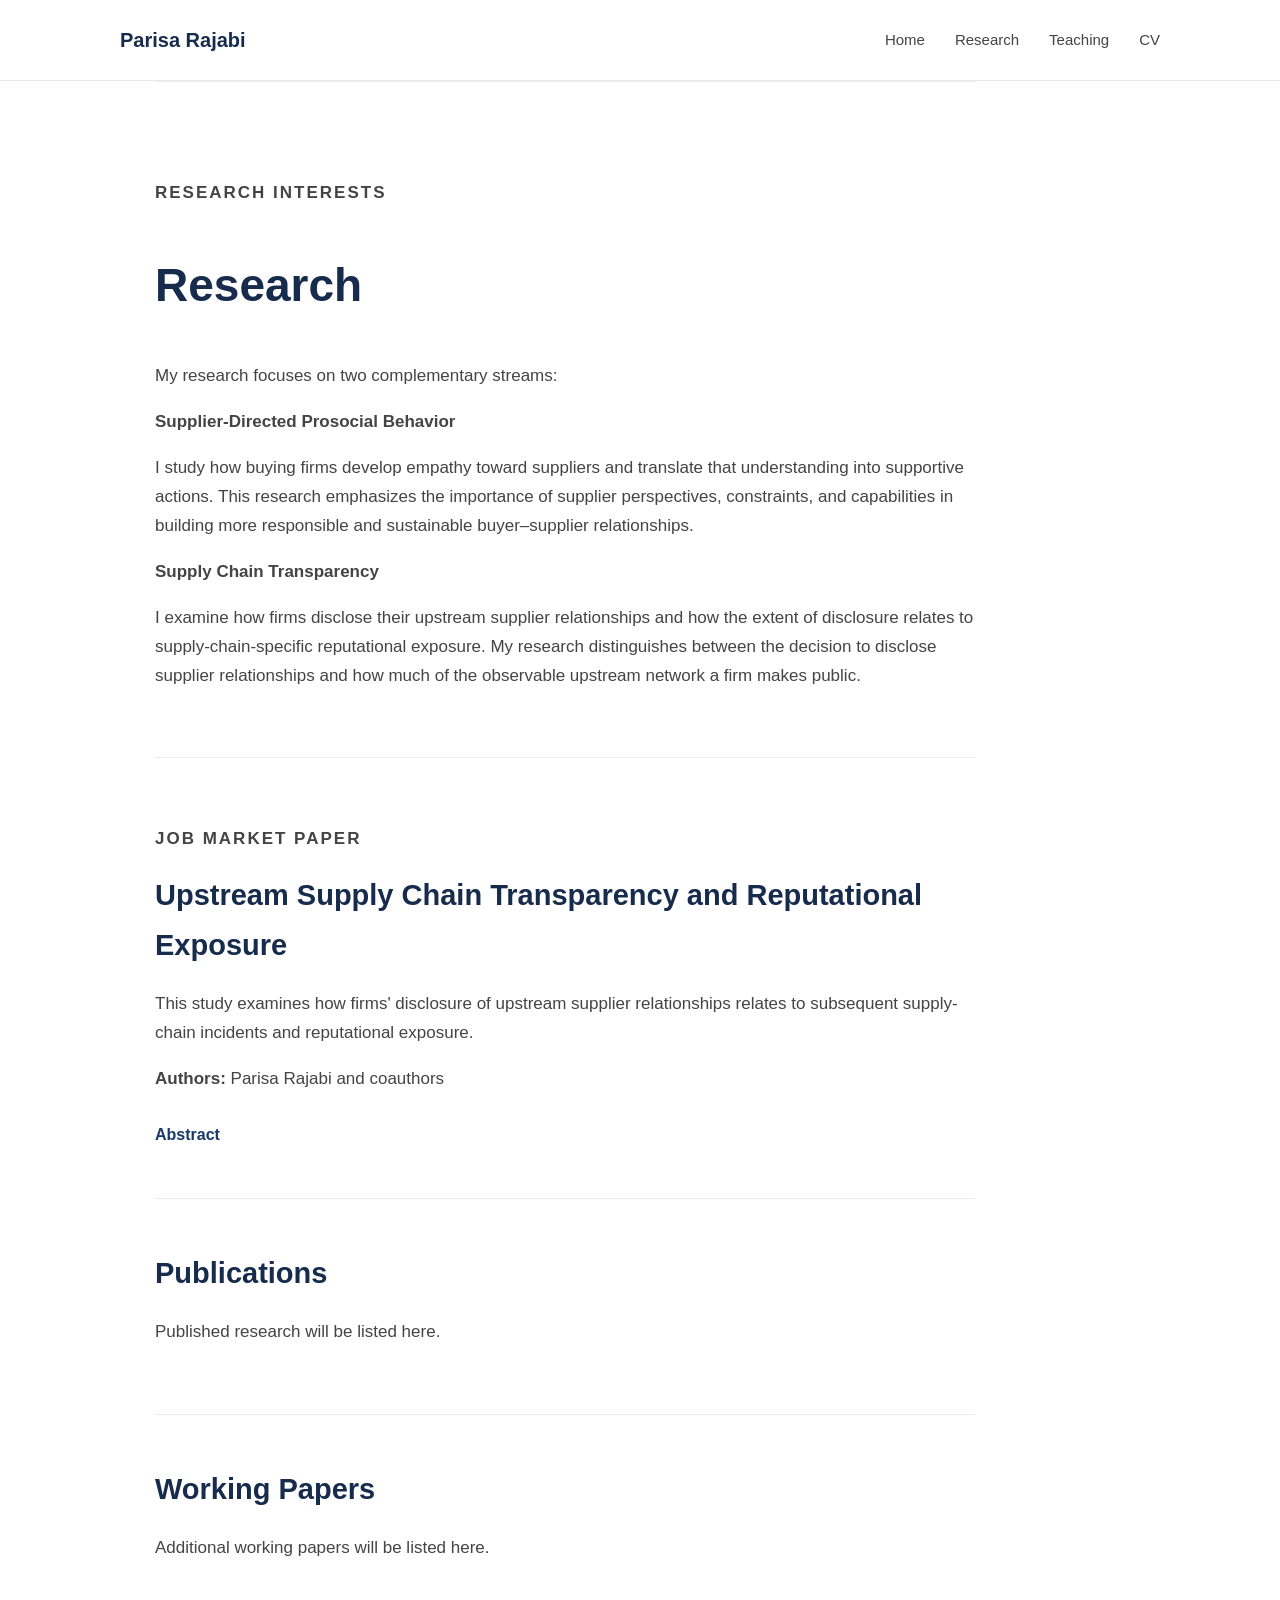
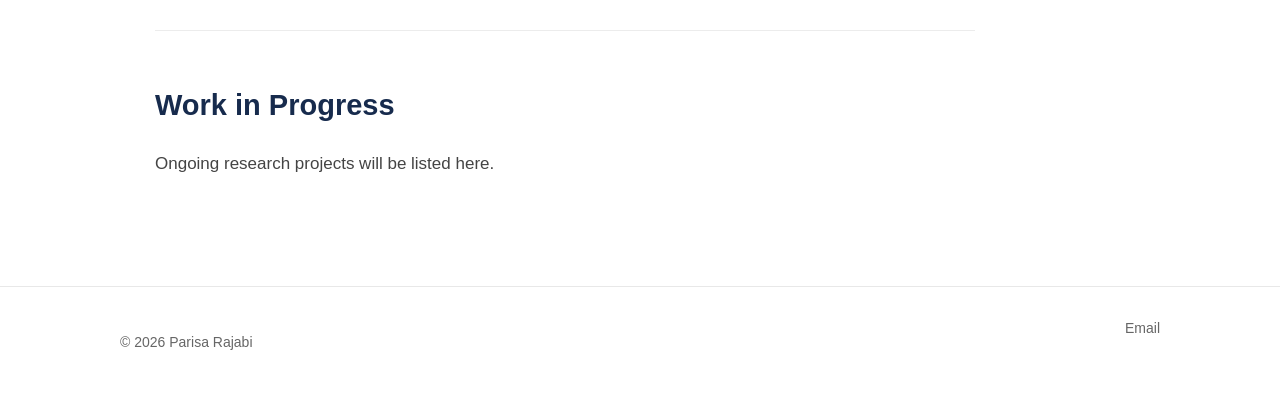
==== research.html @ 8b728a88 "Update research section with detailed interests Expanded the research section to include specific in" ====
<!DOCTYPE html>
<html lang="en">

<head>
    <meta charset="UTF-8">
    <meta name="viewport" content="width=device-width, initial-scale=1.0">

    <title>Research | Parisa Rajabi</title>

    <link rel="stylesheet" href="style.css">
</head>

<body>

<header>
    <div class="nav-container">

        <a class="site-name" href="index.html">
            Parisa Rajabi
        </a>

        <nav>
            <a href="index.html">Home</a>
            <a href="research.html">Research</a>
            <a href="teaching.html">Teaching</a>
            <a href="assets/Parisa_Rajabi_CV.pdf" target="_blank">CV</a>
        </nav>

    </div>
</header>


<main>

<section class="content-section" style="padding-top:80px;">

    <p class="eyebrow">
        RESEARCH INTERESTS
    </p>

    <h1 style="font-size:46px; color:#172b4d;">
        Research
    </h1>

    <p>
        My research focuses on two complementary streams:
    </p>


    <p>
        <strong>Supplier-Directed Prosocial Behavior</strong> 
    </p>

    <p>
        I study how buying firms develop empathy toward suppliers and translate that 
        understanding into supportive actions. This research emphasizes the importance 
        of supplier perspectives, constraints, and capabilities in building more 
        responsible and sustainable buyer–supplier relationships.
    </p>

    <p>
        <strong>Supply Chain Transparency</strong> 
    </p>

    <p>
        I examine how firms disclose their upstream supplier relationships and how 
        the extent of disclosure relates to supply-chain-specific reputational exposure. 
        My research distinguishes between the decision to disclose supplier relationships 
        and how much of the observable upstream network a firm makes public.
    </p>

</section>


<section class="content-section">

    <p class="eyebrow">
        JOB MARKET PAPER
    </p>

    <h3>
        Upstream Supply Chain Transparency and Reputational Exposure
    </h3>

    <p>
        This study examines how firms' disclosure of upstream supplier
        relationships relates to subsequent supply-chain incidents and
        reputational exposure.
    </p>

    <p>
        <strong>Authors:</strong> Parisa Rajabi and coauthors
    </p>

    <a class="text-link" href="#">
        Abstract
    </a>

</section>


<section class="content-section">

    <h3>
        Publications
    </h3>

    <p>
        Published research will be listed here.
    </p>

</section>


<section class="content-section">

    <h3>
        Working Papers
    </h3>

    <p>
        Additional working papers will be listed here.
    </p>

</section>


<section class="content-section">

    <h3>
        Work in Progress
    </h3>

    <p>
        Ongoing research projects will be listed here.
    </p>

</section>

</main>


<footer>

    <div class="footer-container">

        <p>
            © 2026 Parisa Rajabi
        </p>

        <div class="footer-links">
            <a href="mailto:prajabi.phd@ivey.ca">Email</a>
        </div>

    </div>

</footer>

</body>
</html>
---- style.css ----
/* ==============================
   GENERAL
================================ */

* {
    box-sizing: border-box;
}

html {
    scroll-behavior: smooth;
}

body {
    margin: 0;
    font-family: Arial, Helvetica, sans-serif;
    color: #242424;
    background: #ffffff;
    line-height: 1.7;
}

a {
    color: inherit;
}

main {
    max-width: 1050px;
    margin: auto;
    padding: 0 40px;
}


/* ==============================
   NAVIGATION
================================ */

header {
    border-bottom: 1px solid #e8e8e8;
    background: white;
}

.nav-container {
    max-width: 1120px;
    margin: auto;
    padding: 23px 40px;

    display: flex;
    align-items: center;
    justify-content: space-between;
}

.site-name {
    font-size: 20px;
    font-weight: 700;
    text-decoration: none;
    color: #172b4d;
}

nav {
    display: flex;
    gap: 30px;
}

nav a {
    text-decoration: none;
    font-size: 15px;
    color: #444;
}

nav a:hover {
    color: #193b6a;
}


/* ==============================
   HERO
================================ */

.hero {
    display: grid;
    grid-template-columns: 280px 1fr;
    gap: 70px;
    align-items: center;

    padding: 90px 0 80px 0;
}

.hero-photo img {
    width: 100%;
    aspect-ratio: 4 / 5;
    object-fit: cover;
    border-radius: 3px;
}

.eyebrow {
    font-size: 13px;
    letter-spacing: 2px;
    font-weight: 700;
    color: #60738b;
}

.hero h1 {
    font-size: 54px;
    line-height: 1.1;
    margin: 10px 0 16px 0;
    color: #172b4d;
}

.hero h2 {
    font-size: 22px;
    font-weight: 400;
    margin: 0 0 14px 0;
    color: #444;
}

.institution {
    font-size: 17px;
    color: #666;
}

.hero-links {
    margin-top: 30px;
    display: flex;
    gap: 14px;
}

.button {
    display: inline-block;
    padding: 11px 18px;
    text-decoration: none;
    border-radius: 3px;
    font-size: 14px;
}

.primary {
    background: #183a66;
    color: white;
}

.primary:hover {
    background: #102d50;
}

.secondary {
    border: 1px solid #183a66;
    color: #183a66;
}

.secondary:hover {
    background: #f4f7fa;
}


/* ==============================
   CONTENT
================================ */

.content-section {
    max-width: 820px;
    padding: 50px 0;
    border-top: 1px solid #ececec;
}

.content-section h3 {
    font-size: 29px;
    color: #172b4d;
    margin: 0 0 20px;
}

.content-section p {
    font-size: 17px;
    color: #444;
}

.interest-grid {
    display: grid;
    grid-template-columns: repeat(2, 1fr);
    gap: 14px;
    margin-top: 25px;
}

.interest-card {
    border: 1px solid #e0e4e8;
    padding: 18px 20px;
    font-size: 15px;
    background: #fafbfd;
}

.featured {
    margin-bottom: 65px;
}

.text-link {
    display: inline-block;
    margin-top: 10px;
    color: #183a66;
    font-weight: 600;
    text-decoration: none;
}

.text-link:hover {
    text-decoration: underline;
}


/* ==============================
   FOOTER
================================ */

footer {
    border-top: 1px solid #e8e8e8;
    margin-top: 40px;
}

.footer-container {
    max-width: 1120px;
    margin: auto;
    padding: 30px 40px;

    display: flex;
    justify-content: space-between;

    font-size: 14px;
    color: #666;
}

.footer-links {
    display: flex;
    gap: 22px;
}

.footer-links a {
    text-decoration: none;
}

.footer-links a:hover {
    color: #183a66;
}


/* ==============================
   MOBILE
================================ */

@media (max-width: 760px) {

    main {
        padding: 0 24px;
    }

    .nav-container {
        padding: 18px 24px;
        flex-direction: column;
        gap: 15px;
    }

    nav {
        gap: 18px;
        flex-wrap: wrap;
        justify-content: center;
    }

    .hero {
        grid-template-columns: 1fr;
        gap: 35px;
        padding: 50px 0;
    }

    .hero-photo {
        max-width: 260px;
    }

    .hero h1 {
        font-size: 42px;
    }

    .interest-grid {
        grid-template-columns: 1fr;
    }

    .footer-container {
        flex-direction: column;
        gap: 15px;
        padding: 25px;
    }

}
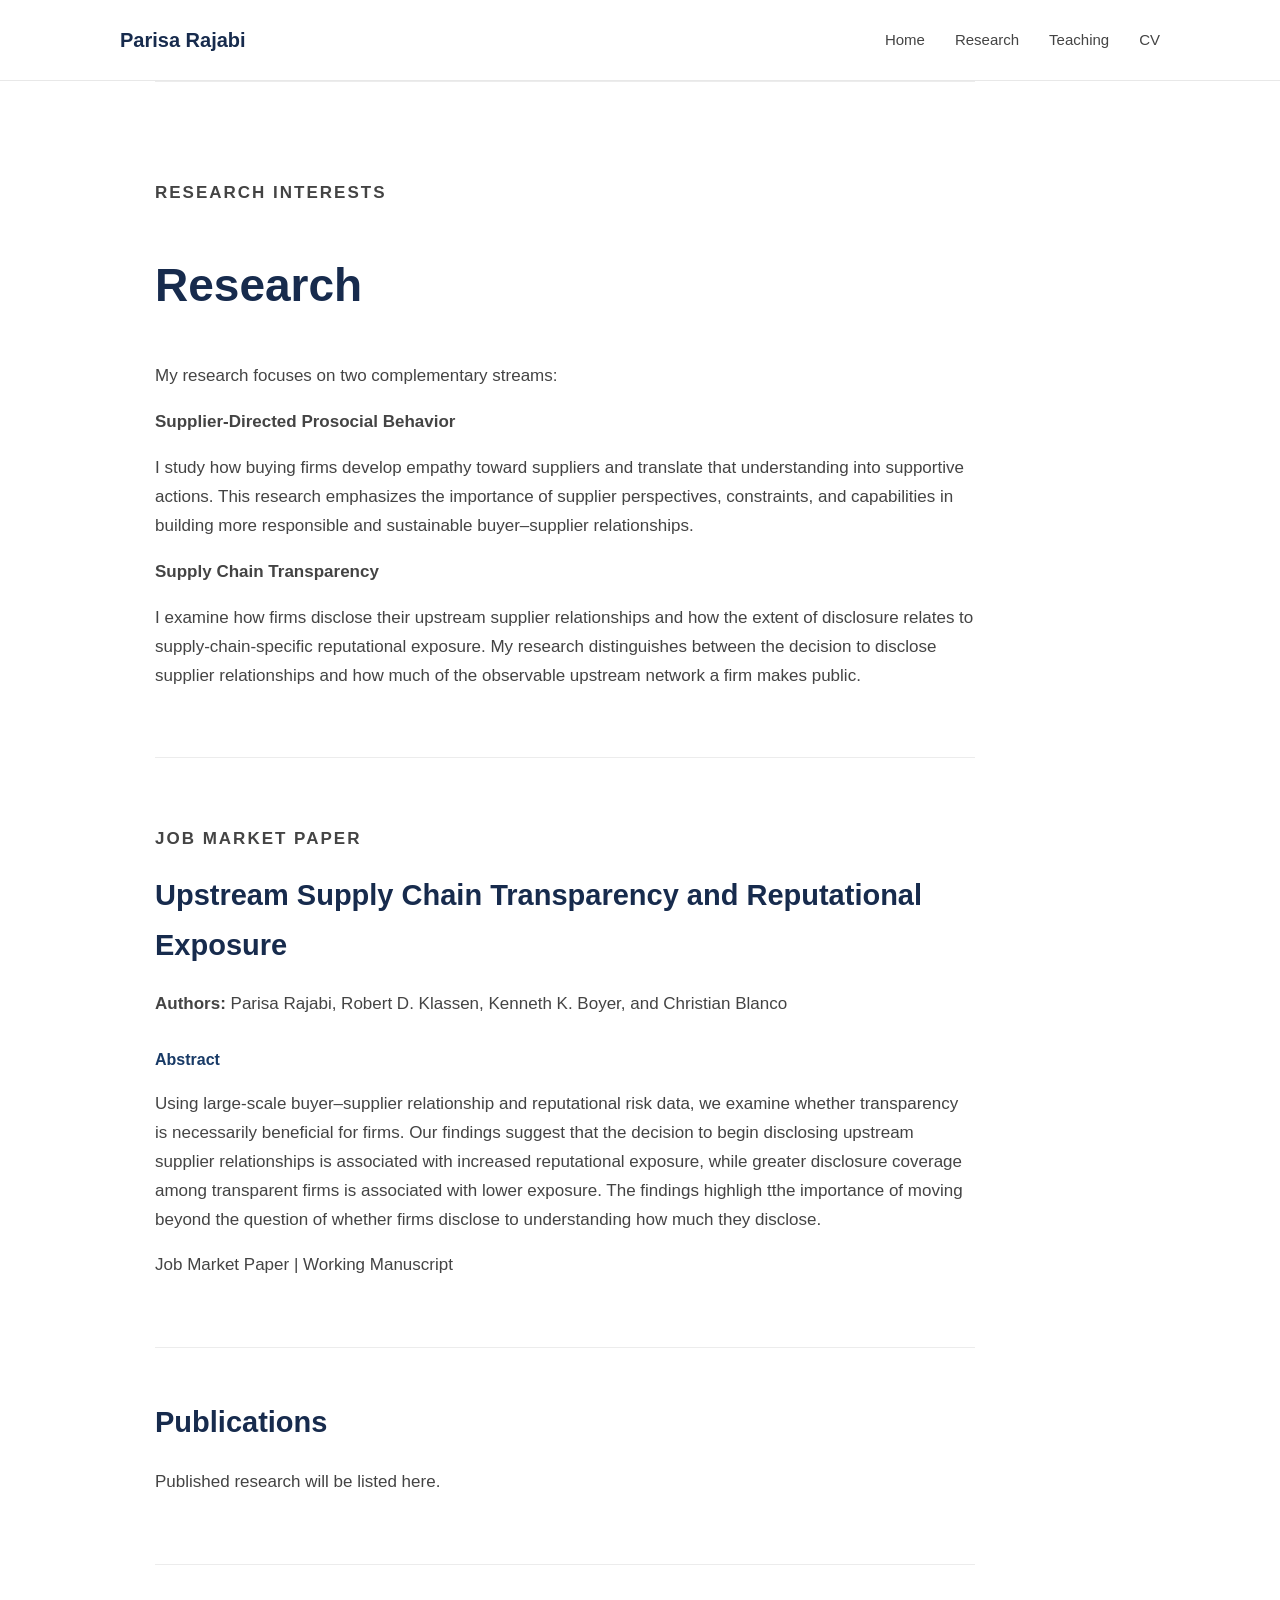
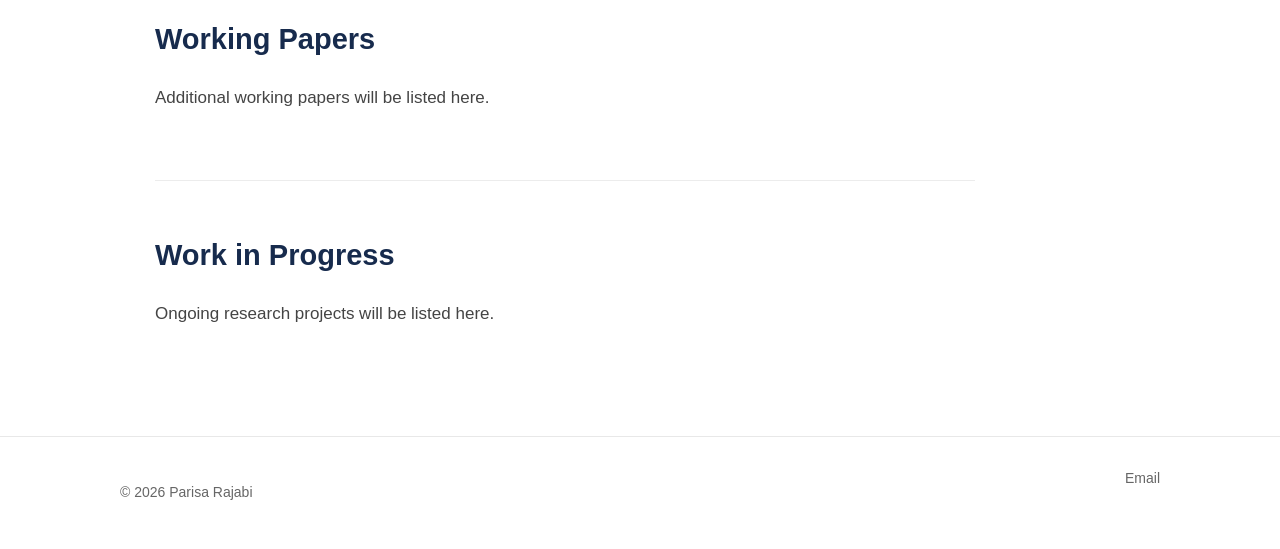
==== commit b8ebf17c: "Revise research paper details and add abstract Updated authors and added abstract section with findi" ====
--- a/research.html
+++ b/research.html
@@ -82,20 +82,32 @@
         Upstream Supply Chain Transparency and Reputational Exposure
     </h3>
 
-    <p>
-        This study examines how firms' disclosure of upstream supplier
-        relationships relates to subsequent supply-chain incidents and
-        reputational exposure.
-    </p>
+
 
     <p>
-        <strong>Authors:</strong> Parisa Rajabi and coauthors
+        <strong>Authors:</strong> Parisa Rajabi, Robert D. Klassen, Kenneth K. Boyer, and Christian Blanco
     </p>
 
     <a class="text-link" href="#">
-        Abstract
+        <strong>Abstract</strong>
     </a>
 
+    <p>
+        Using large-scale buyer–supplier relationship and reputational risk data, 
+        we examine whether transparency is necessarily beneficial for firms. 
+        Our findings suggest that the decision to begin disclosing upstream supplier 
+        relationships is associated with increased reputational exposure, while greater 
+        disclosure coverage among transparent firms is associated with lower exposure. 
+        The findings highligh tthe importance of moving beyond the question of whether 
+        firms disclose to understanding how much they disclose.
+    </p>
+
+
+    <p>
+        Job Market Paper | Working Manuscript
+    </p>
+    
+    
 </section>
 
 
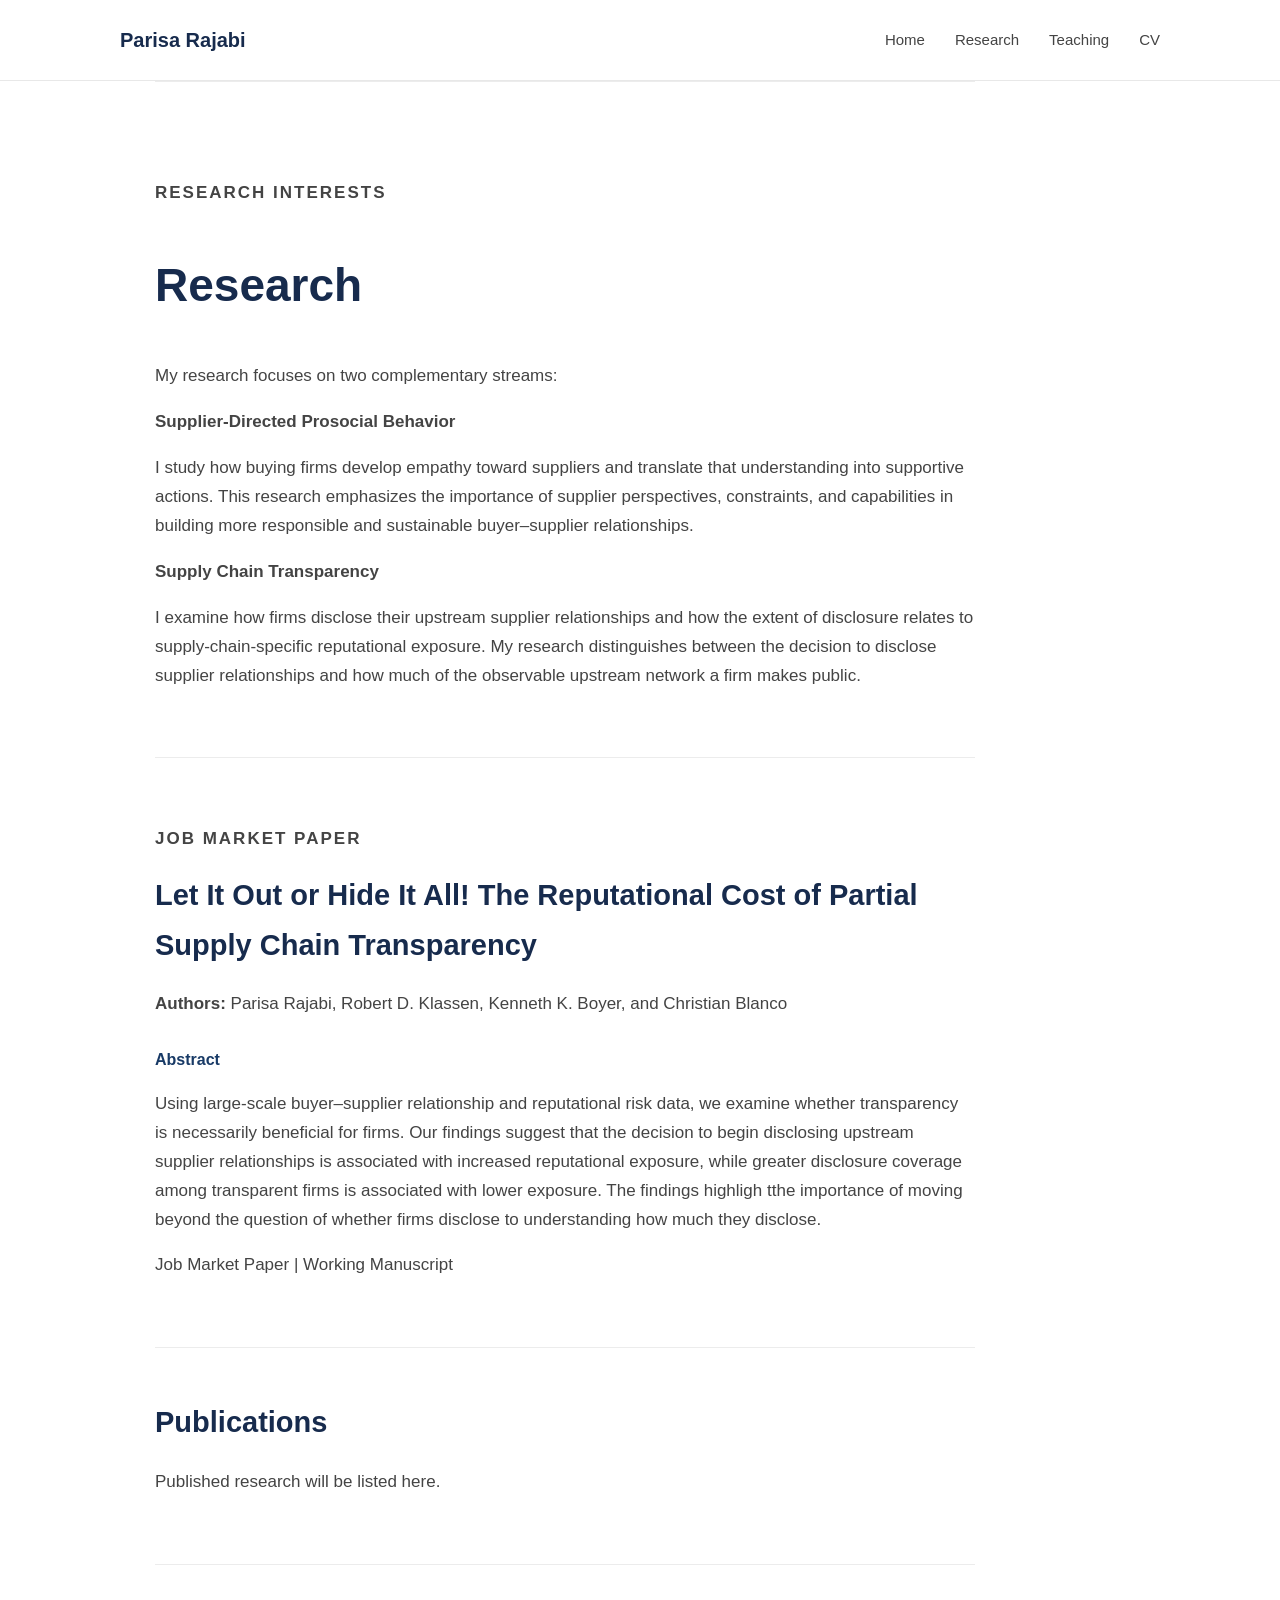
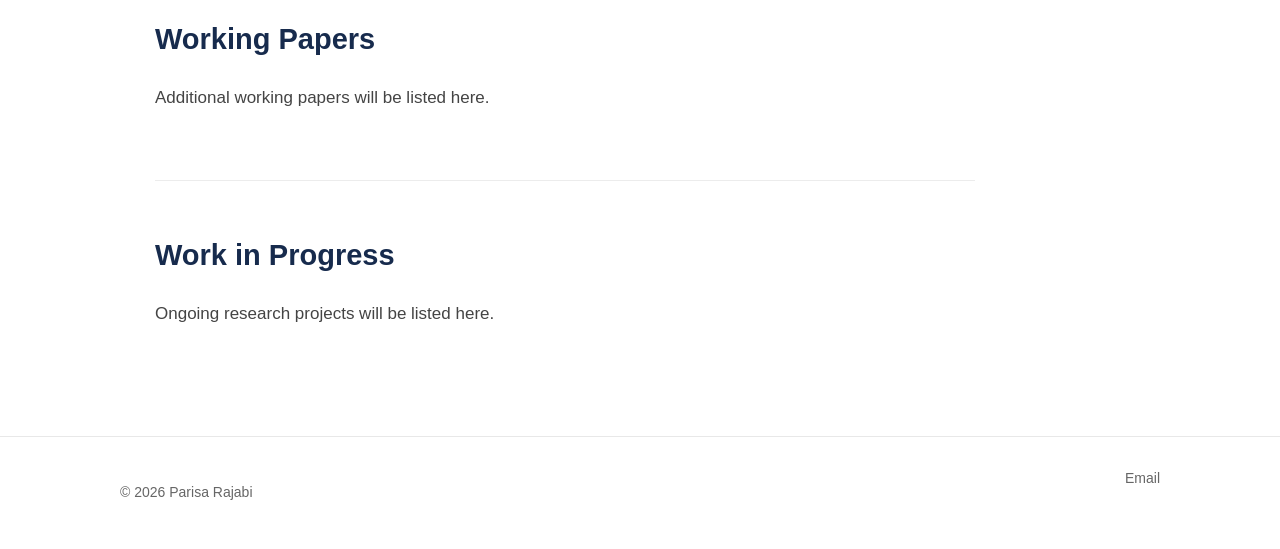
==== commit f601e4d9: "Update title of research paper" ====
--- a/research.html
+++ b/research.html
@@ -79,7 +79,7 @@
     </p>
 
     <h3>
-        Upstream Supply Chain Transparency and Reputational Exposure
+        Let It Out or Hide It All! The Reputational Cost of Partial Supply Chain Transparency
     </h3>
 
 
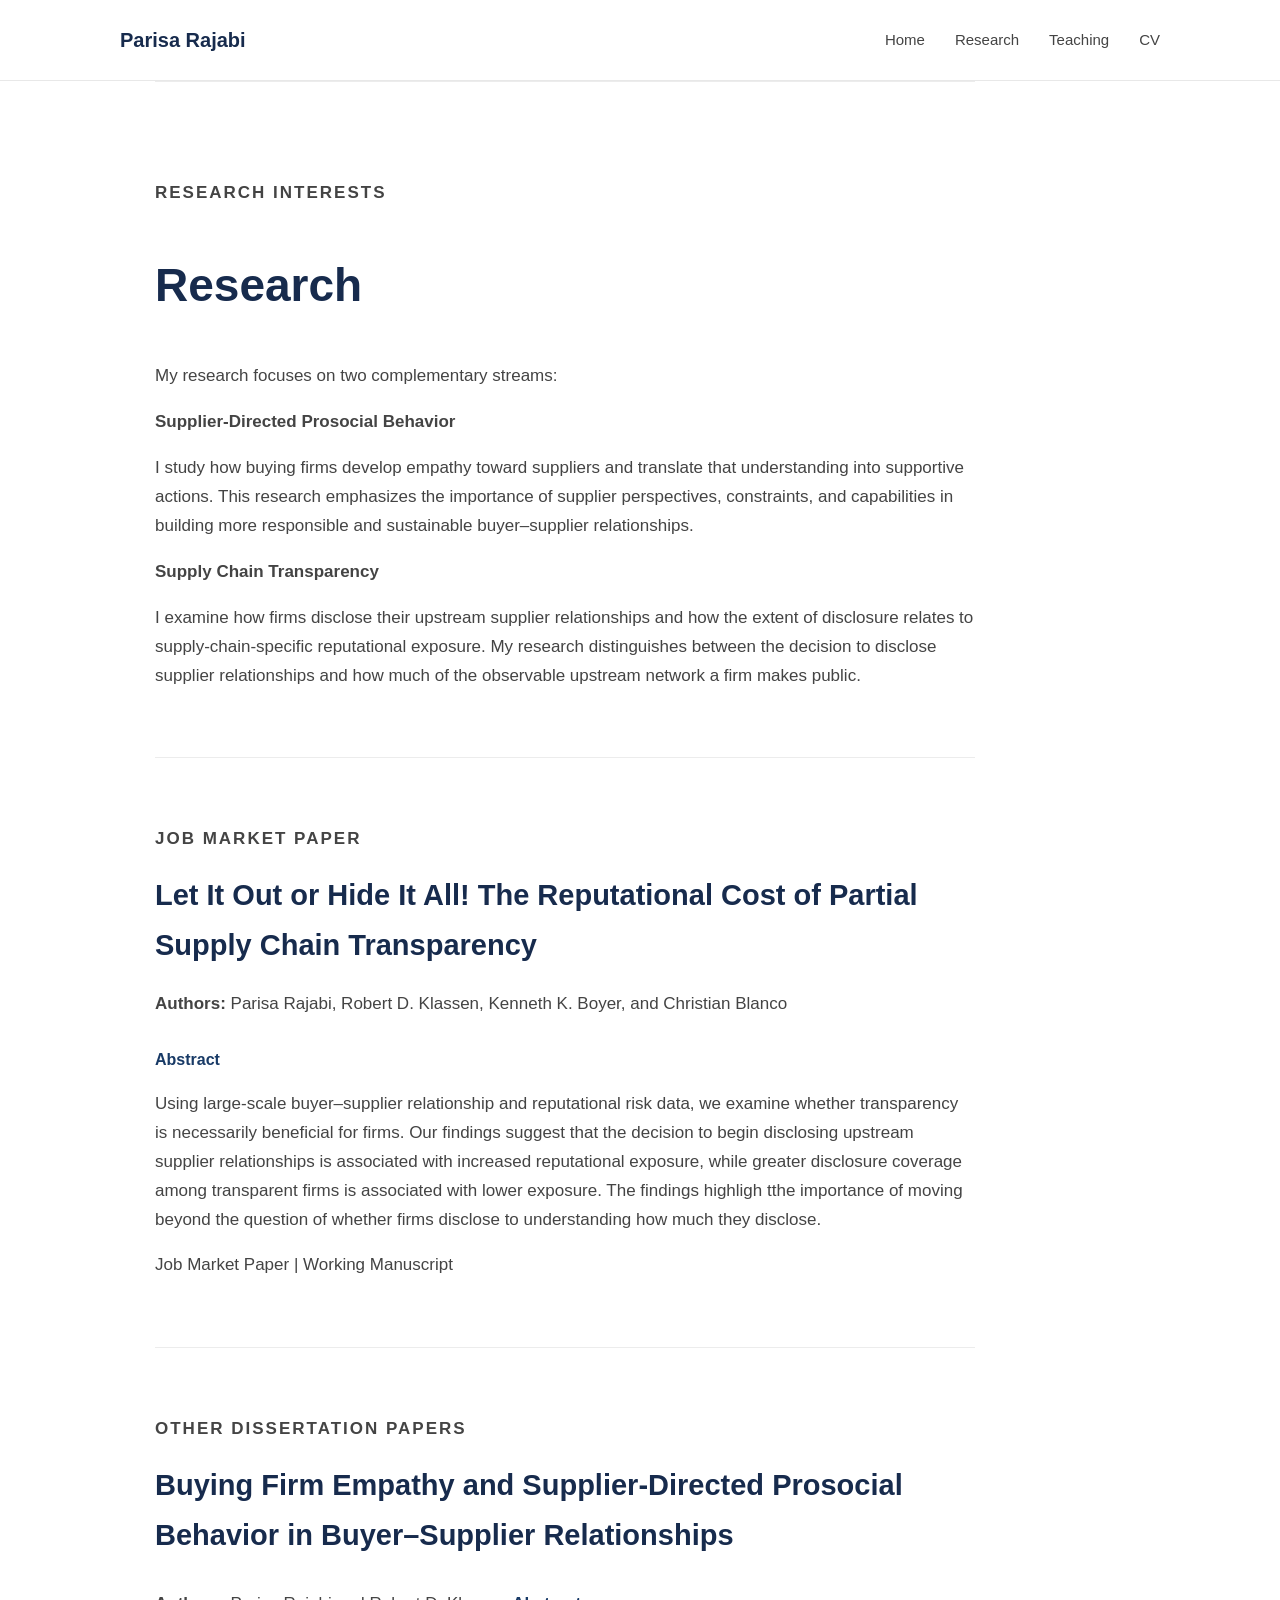
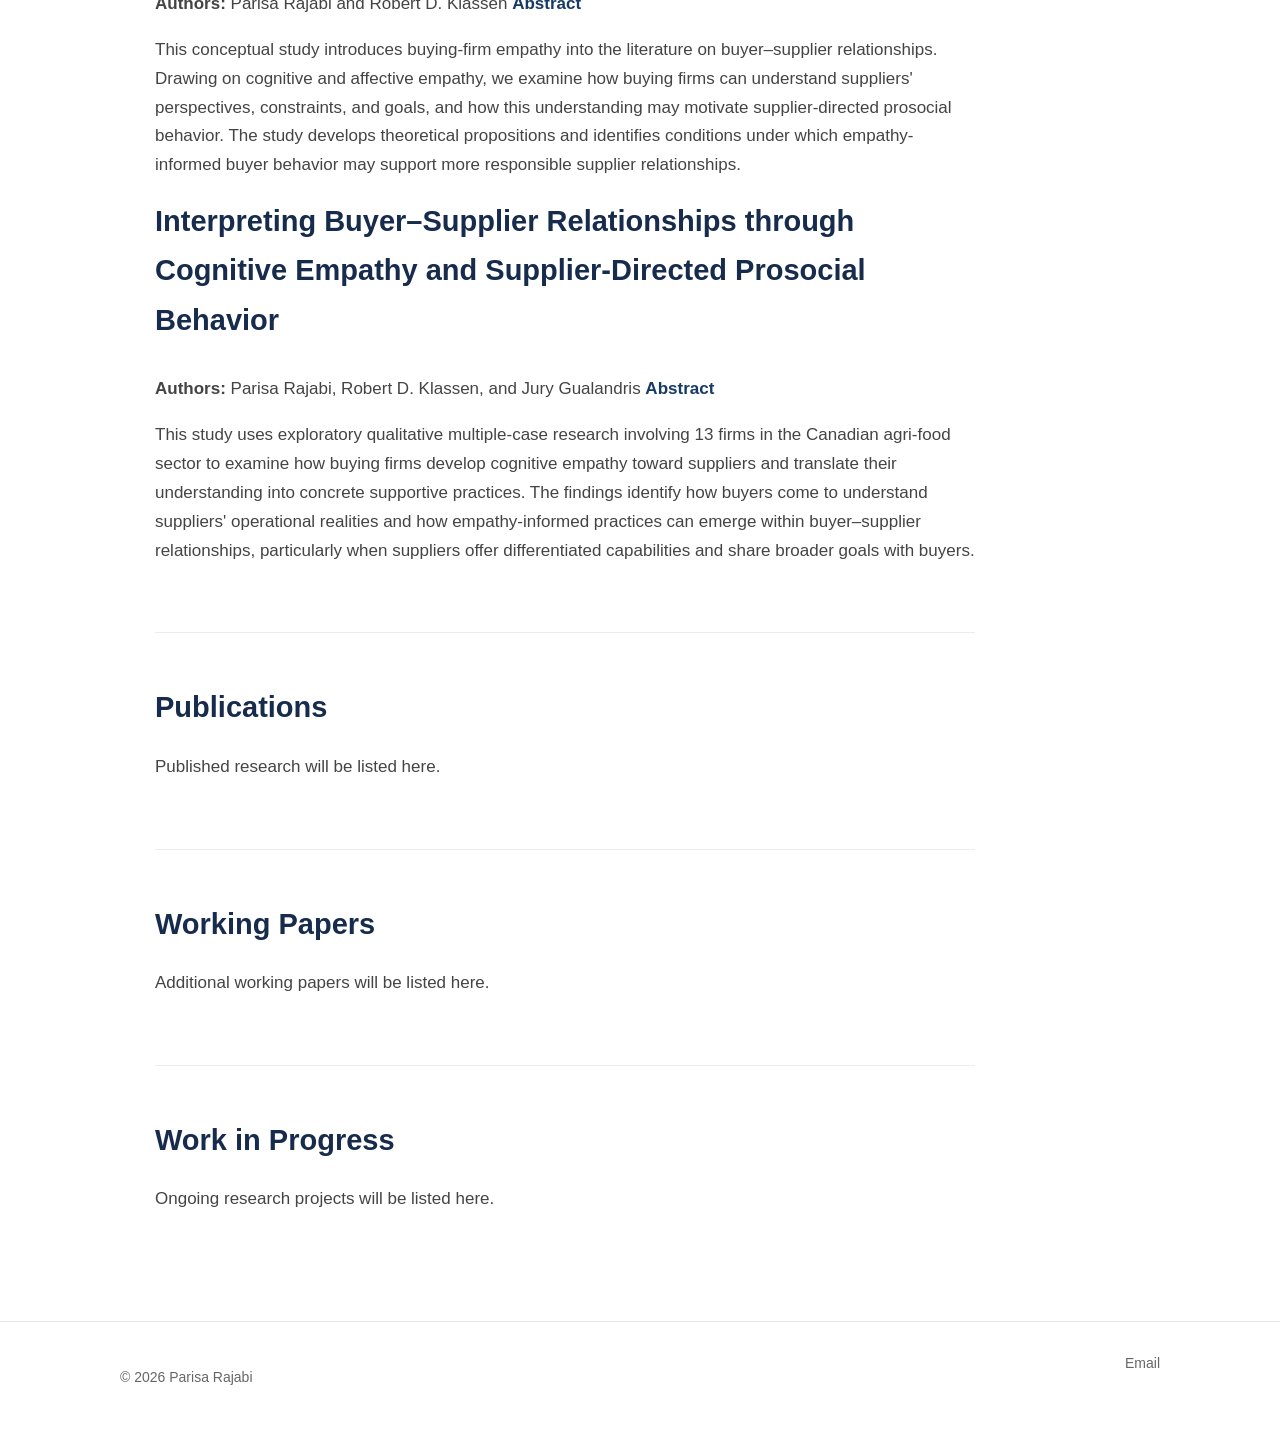
==== commit f08cec1c: "Add dissertation papers and abstracts to research.html Added new sections for dissertation papers wi" ====
--- a/research.html
+++ b/research.html
@@ -113,6 +113,65 @@
 
 <section class="content-section">
 
+    <p class="eyebrow">
+        OTHER DISSERTATION PAPERS
+    </p>
+
+    <h3>
+        Buying Firm Empathy and Supplier-Directed Prosocial Behavior in Buyer–Supplier Relationships
+    </h3>
+
+
+
+    <p>
+        <strong>Authors:</strong> Parisa Rajabi and Robert D. Klassen
+
+    <a class="text-link" href="#">
+        <strong>Abstract</strong>
+    </a>
+
+    <p>
+        This conceptual study introduces buying-firm empathy into the literature on buyer–supplier 
+        relationships. Drawing on cognitive and affective empathy, we examine how buying firms 
+        can understand suppliers' perspectives, constraints, and goals, and how this understanding 
+        may motivate supplier-directed prosocial behavior. The study develops theoretical propositions 
+        and identifies conditions under which empathy-informed buyer behavior may support more responsible supplier relationships.
+    </p>
+
+
+    <h3>
+        Interpreting Buyer–Supplier Relationships through Cognitive Empathy and Supplier-Directed Prosocial Behavior
+    </h3>
+
+
+
+    <p>
+        <strong>Authors:</strong> Parisa Rajabi, Robert D. Klassen, and Jury Gualandris
+
+    <a class="text-link" href="#">
+        <strong>Abstract</strong>
+    </a>
+
+    <p>
+        This study uses exploratory qualitative multiple-case research involving 13 firms in 
+        the Canadian agri-food sector to examine how buying firms develop cognitive empathy 
+        toward suppliers and translate their understanding into concrete supportive practices. 
+        The findings identify how buyers come to understand suppliers' operational realities and 
+        how empathy-informed practices can emerge within buyer–supplier relationships, particularly 
+        when suppliers offer differentiated capabilities and share broader goals with buyers.
+    </p>
+
+
+    
+    
+</section>
+
+
+
+    
+
+<section class="content-section">
+
     <h3>
         Publications
     </h3>
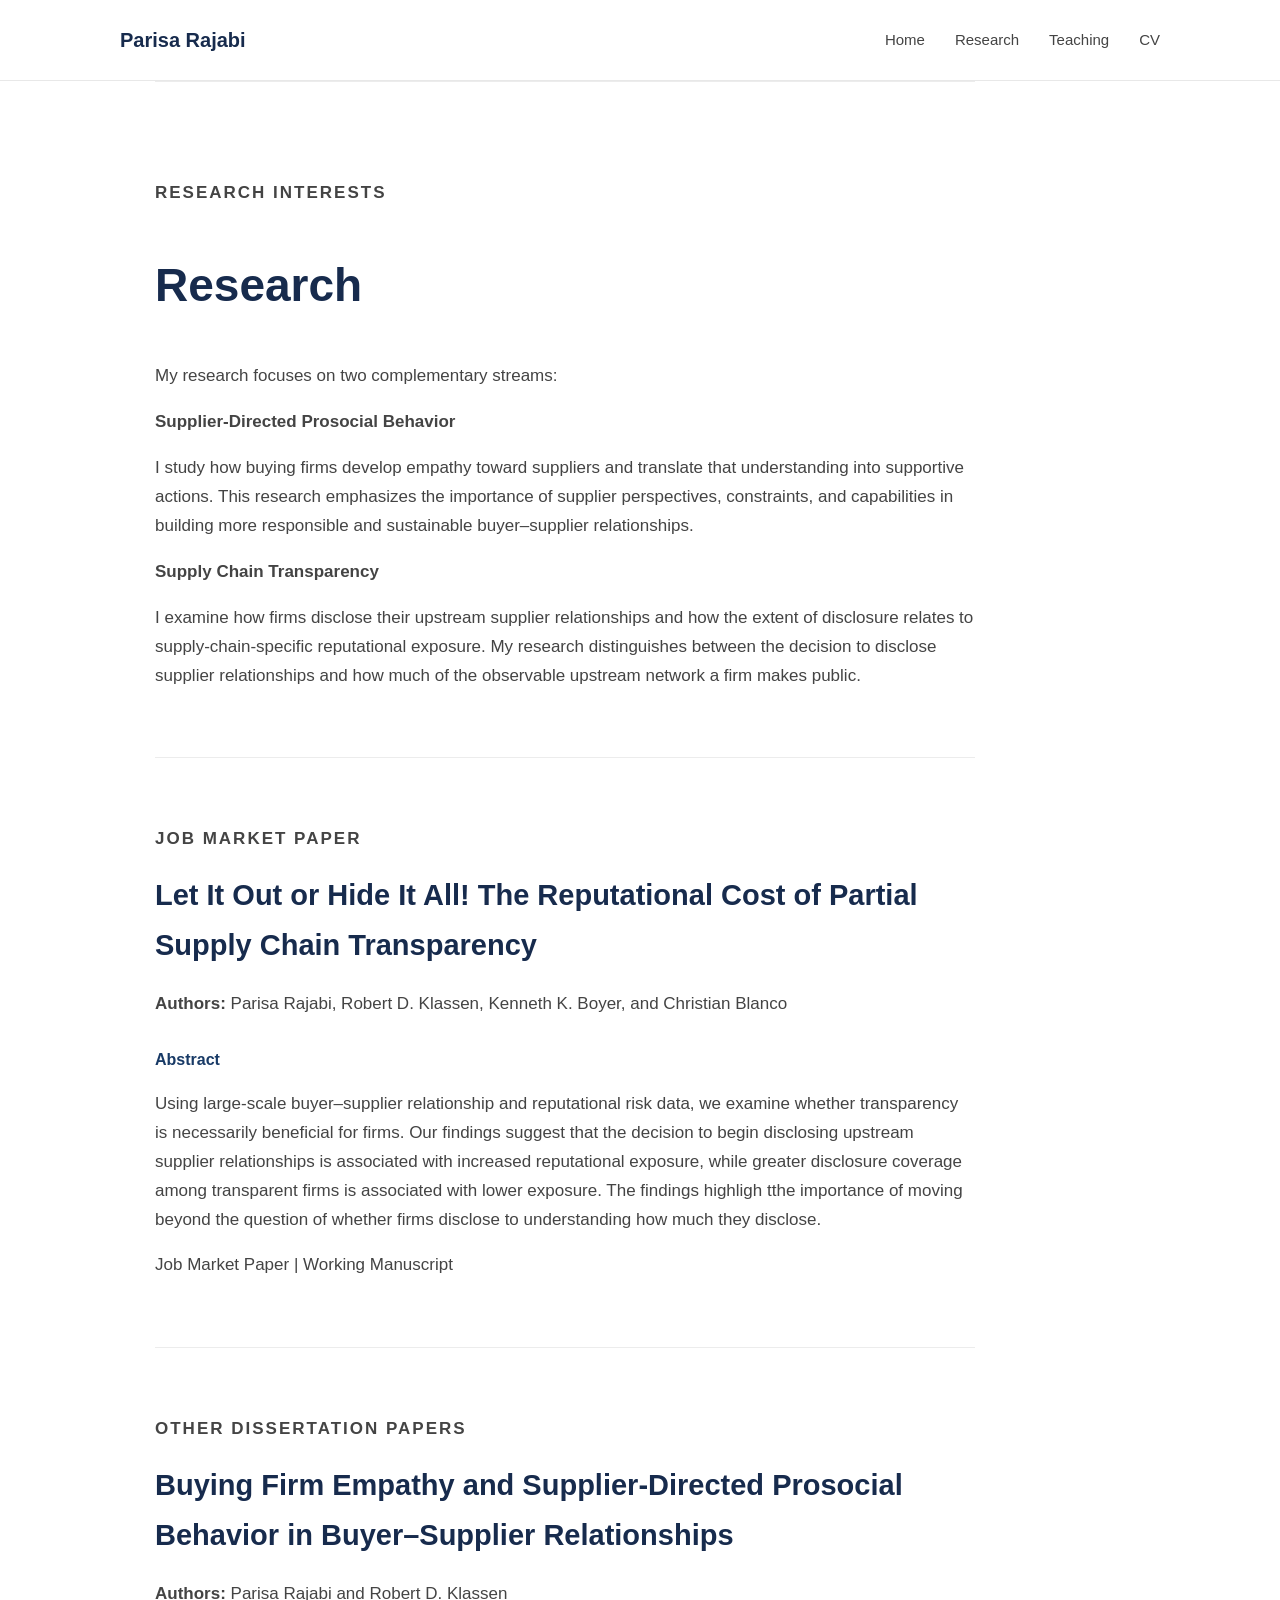
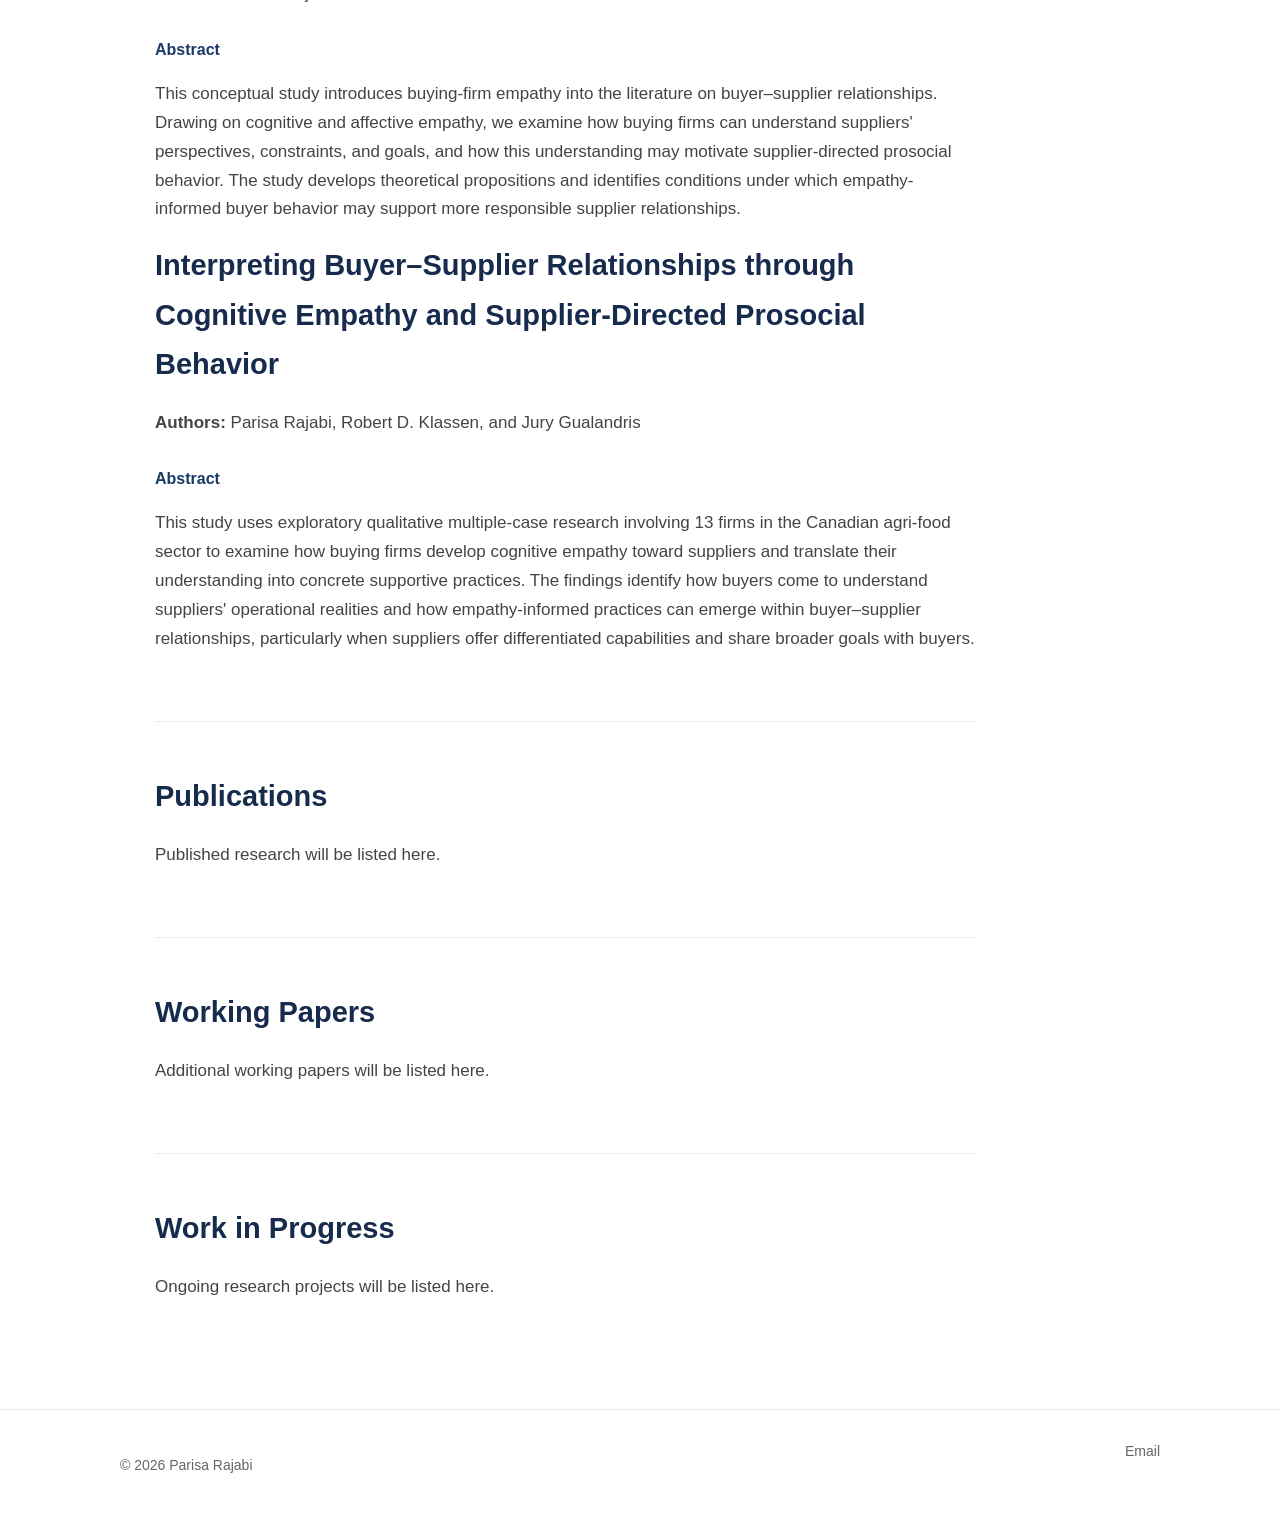
==== commit 70266073: "Fix HTML formatting for authors section" ====
--- a/research.html
+++ b/research.html
@@ -125,7 +125,7 @@
 
     <p>
         <strong>Authors:</strong> Parisa Rajabi and Robert D. Klassen
-
+    </p>
     <a class="text-link" href="#">
         <strong>Abstract</strong>
     </a>
@@ -147,7 +147,7 @@
 
     <p>
         <strong>Authors:</strong> Parisa Rajabi, Robert D. Klassen, and Jury Gualandris
-
+    </p>
     <a class="text-link" href="#">
         <strong>Abstract</strong>
     </a>
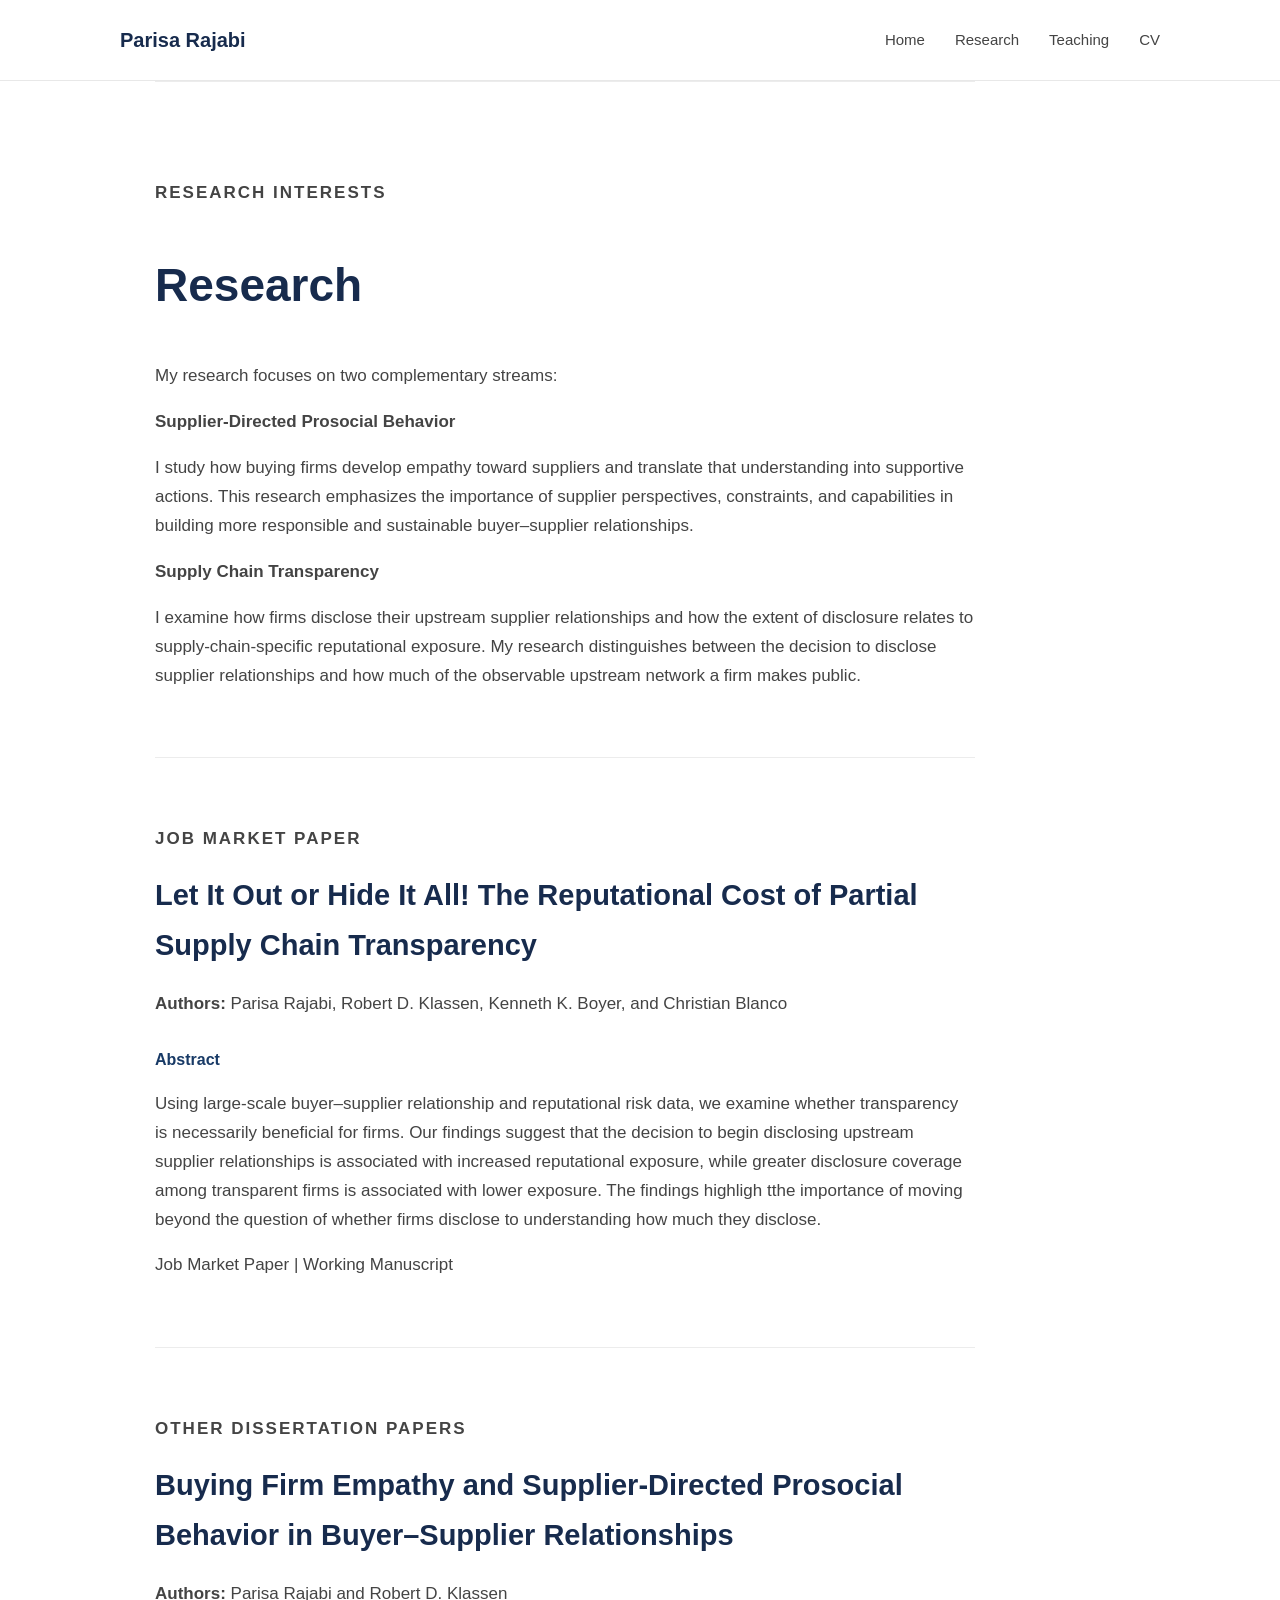
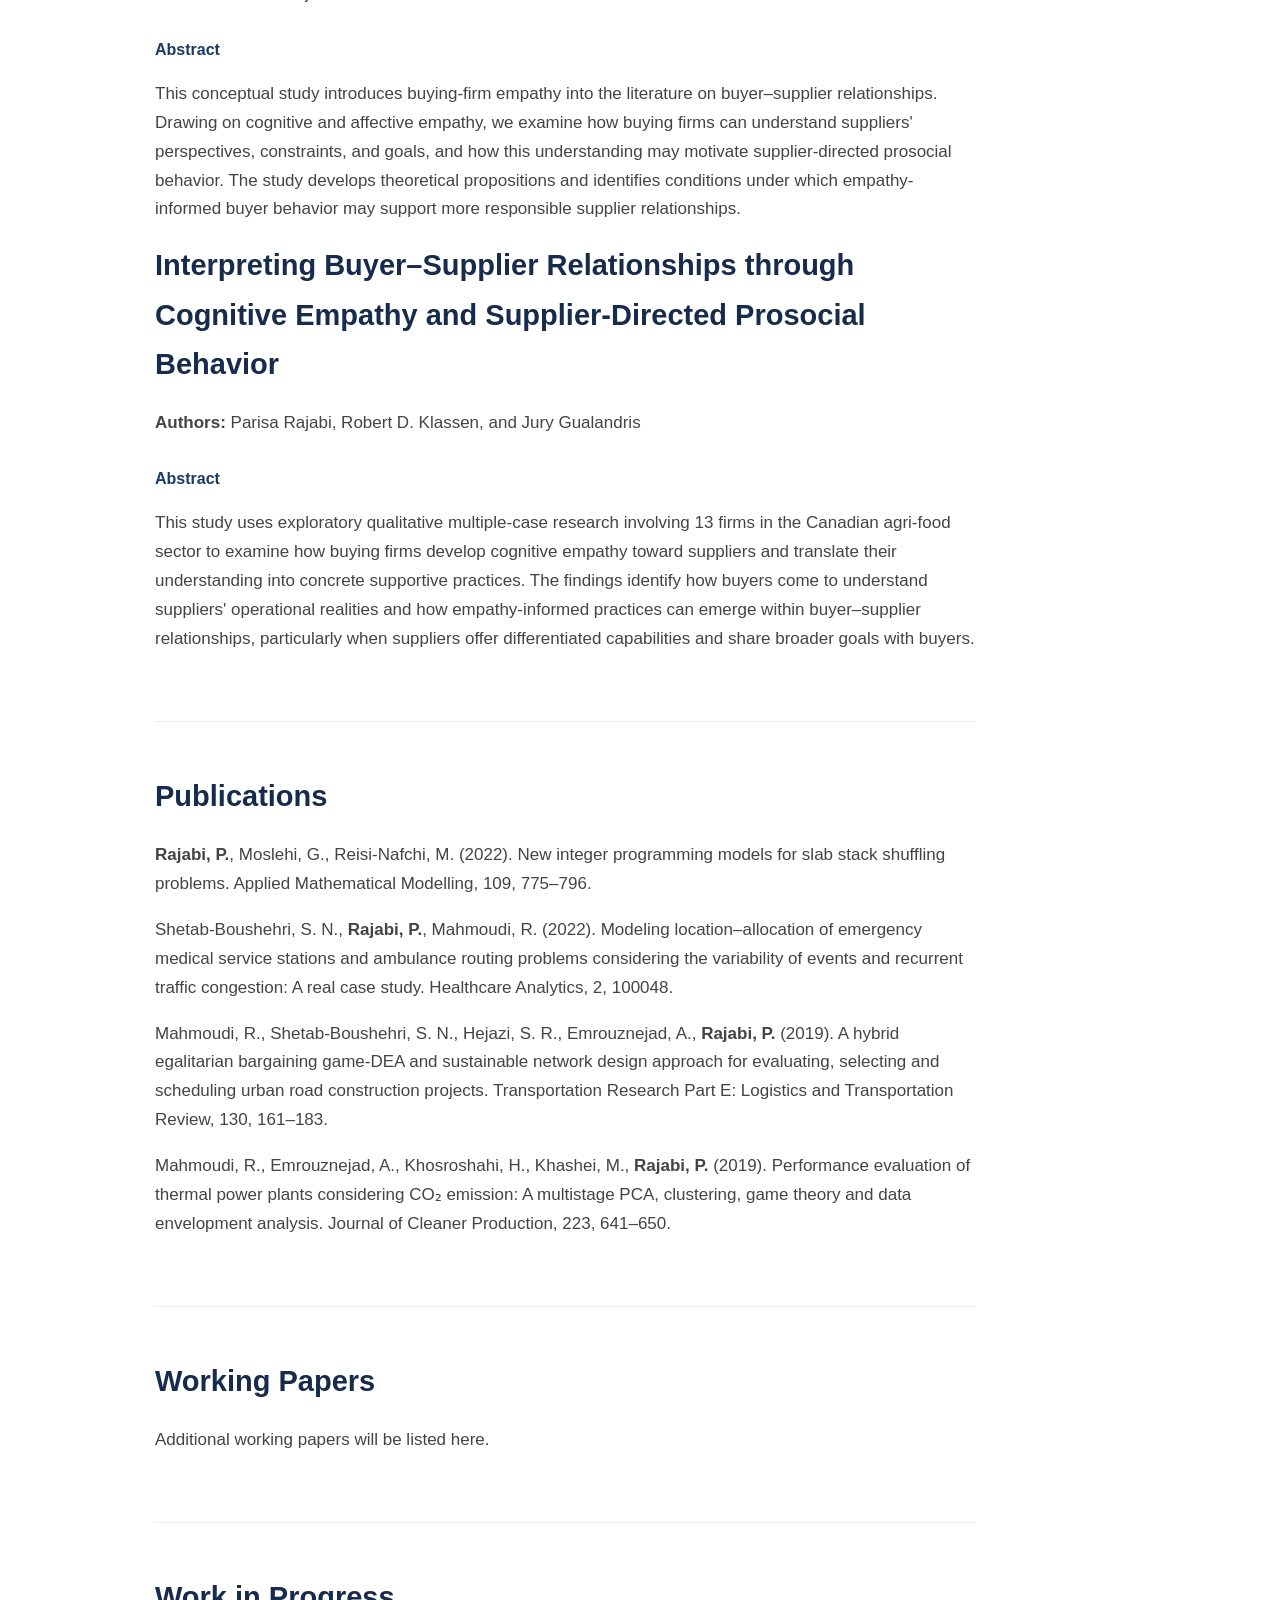
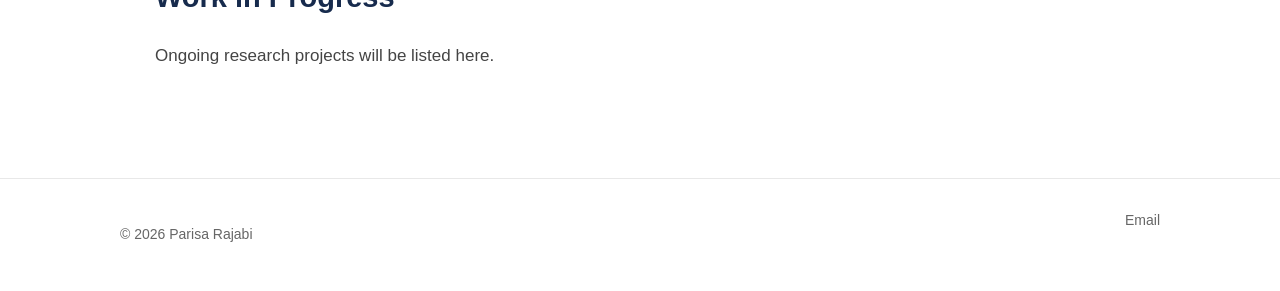
==== commit f119db23: "Add published research articles to research.html" ====
--- a/research.html
+++ b/research.html
@@ -177,7 +177,15 @@
     </h3>
 
     <p>
-        Published research will be listed here.
+        <strong>Rajabi, P.</strong>, Moslehi, G., Reisi-Nafchi, M. (2022). New integer programming models for slab stack shuffling problems. Applied Mathematical Modelling, 109, 775–796.
+    </p>
+    <p>
+        Shetab-Boushehri, S. N., <strong>Rajabi, P.</strong>, Mahmoudi, R. (2022). Modeling location–allocation of emergency medical service stations and ambulance routing problems considering the variability of events and recurrent traffic congestion: A real case study. Healthcare Analytics, 2, 100048.
+    <p>
+        Mahmoudi, R., Shetab-Boushehri, S. N., Hejazi, S. R., Emrouznejad, A., <strong>Rajabi, P. </strong> (2019). A hybrid egalitarian bargaining game-DEA and sustainable network design approach for evaluating, selecting and scheduling urban road construction projects. Transportation Research Part E: Logistics and Transportation Review, 130, 161–183.
+    </p>
+    <p>
+        Mahmoudi, R., Emrouznejad, A., Khosroshahi, H., Khashei, M., <strong>Rajabi, P. </strong>(2019). Performance evaluation of thermal power plants considering CO₂ emission: A multistage PCA, clustering, game theory and data envelopment analysis. Journal of Cleaner Production, 223, 641–650.
     </p>
 
 </section>
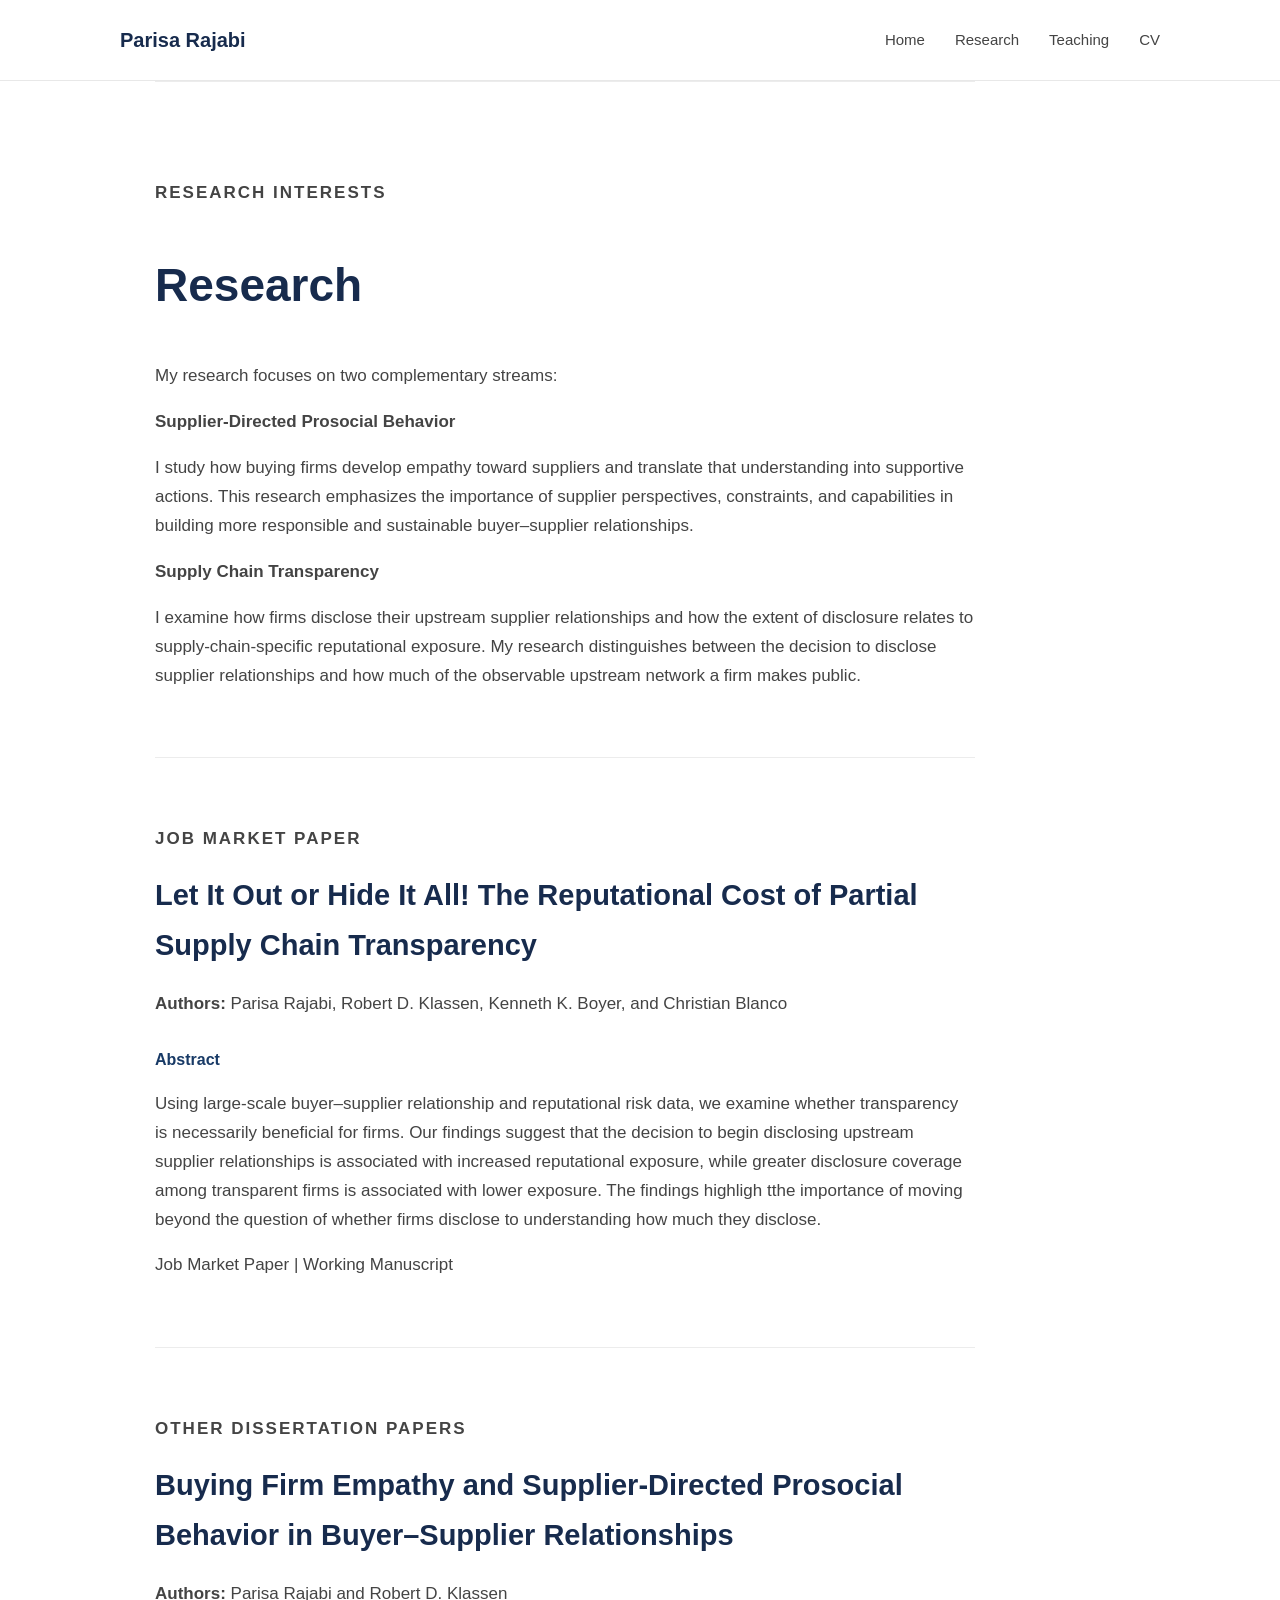
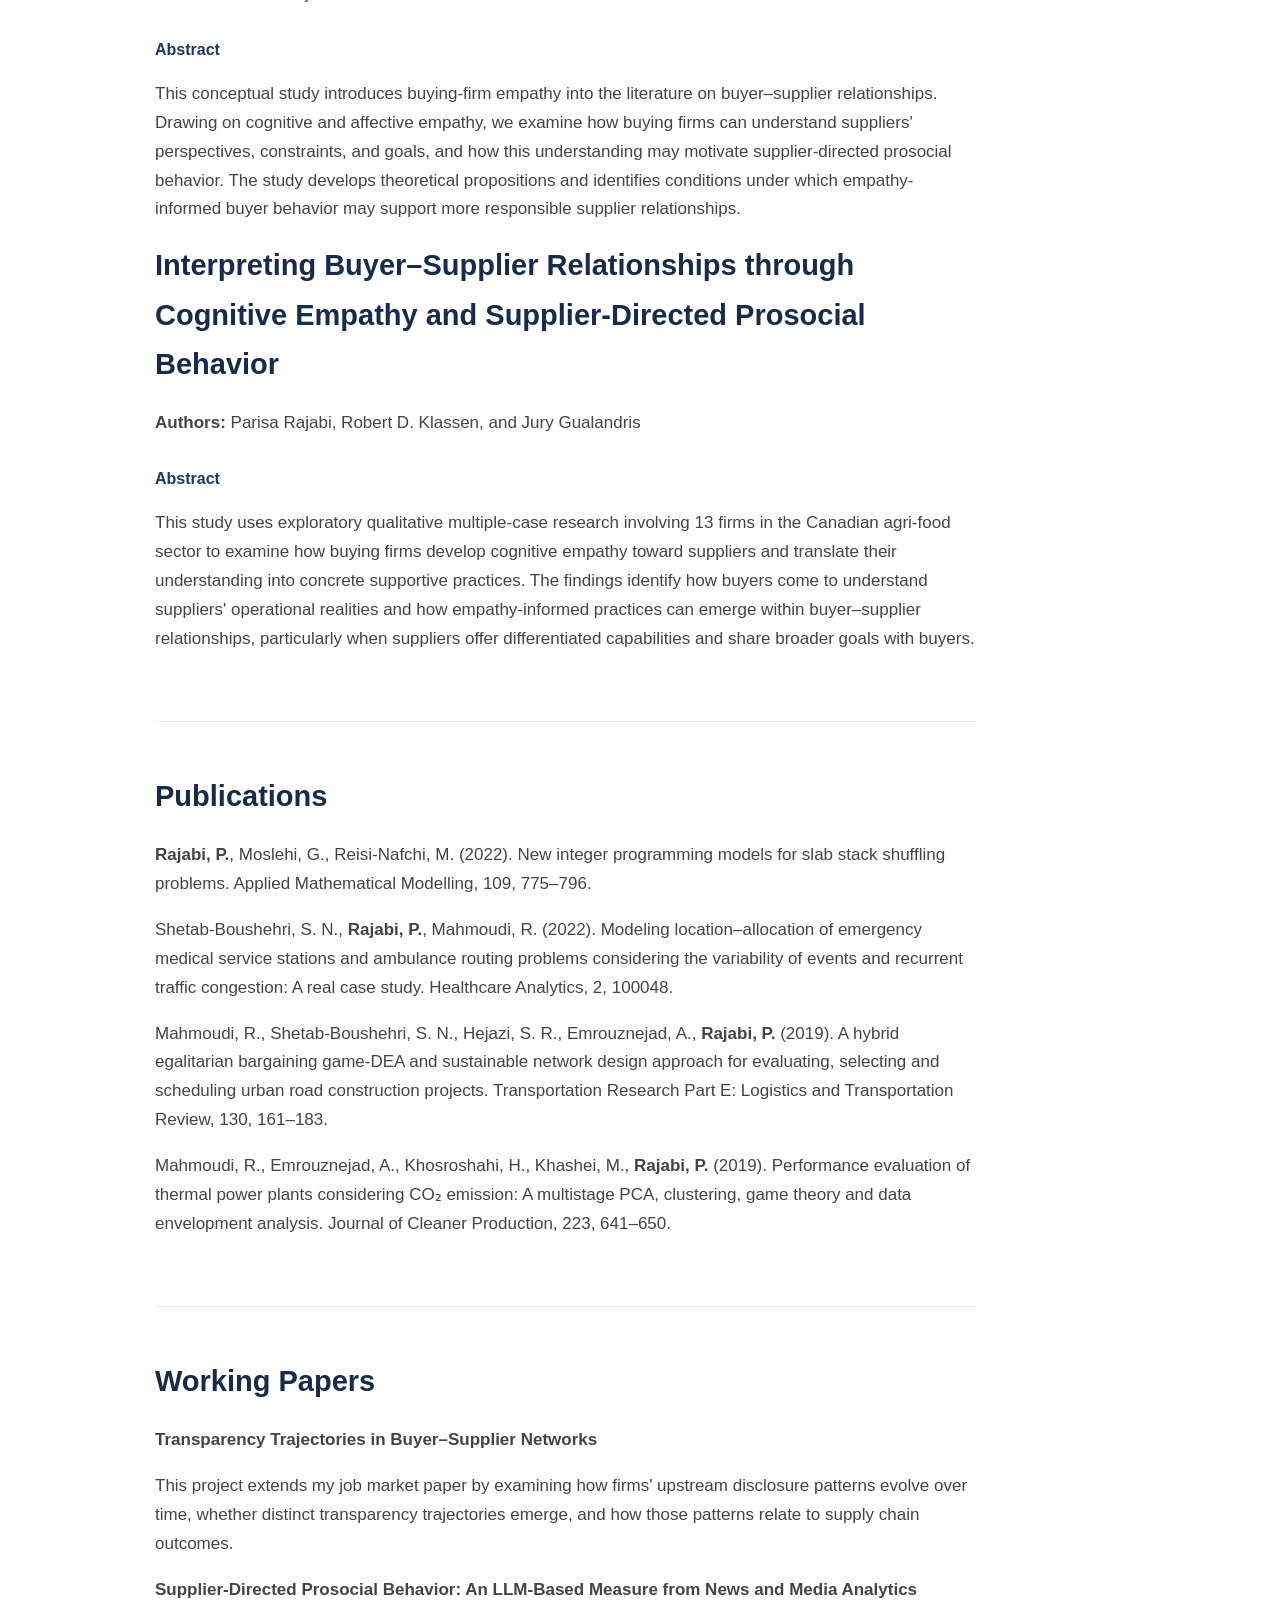
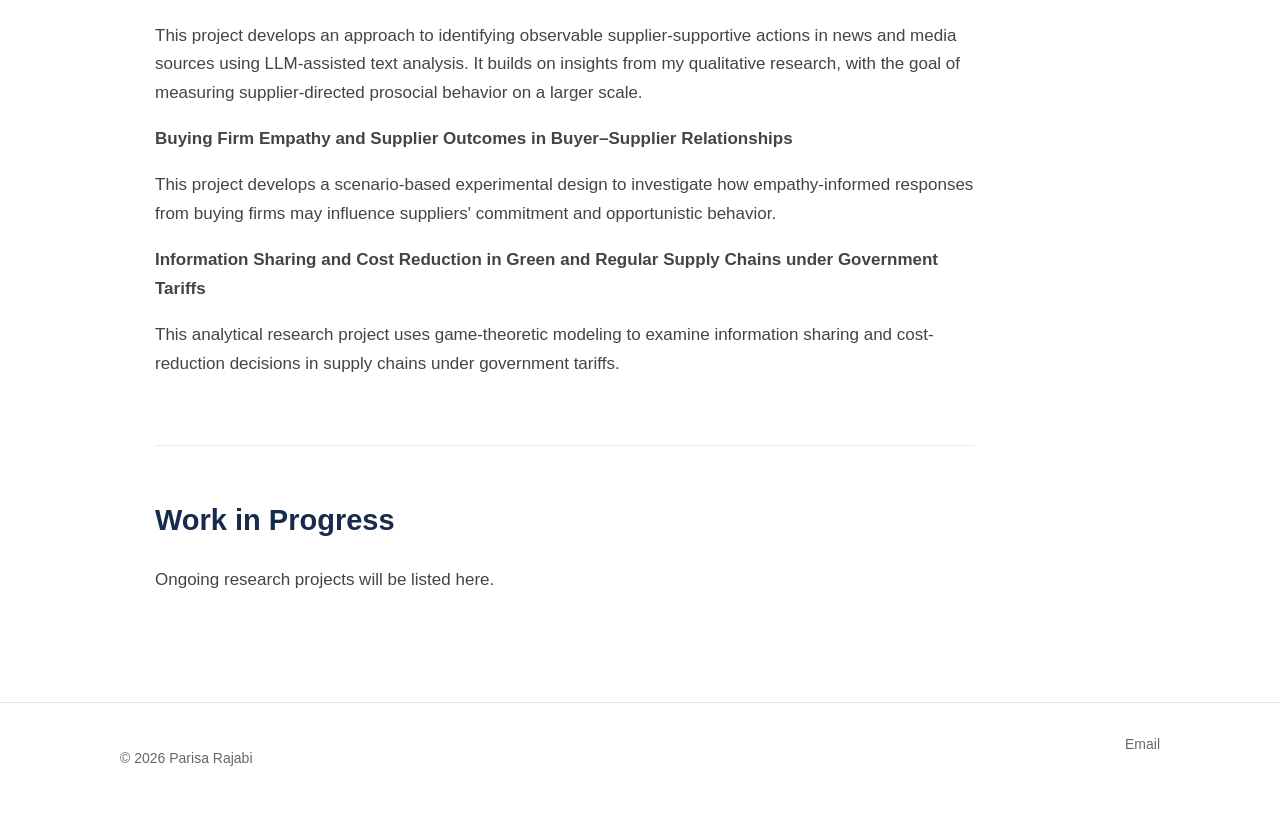
==== commit 535482a5: "Add working paper descriptions to research.html Added descriptions for multiple working papers relat" ====
--- a/research.html
+++ b/research.html
@@ -198,7 +198,31 @@
     </h3>
 
     <p>
-        Additional working papers will be listed here.
+        <strong>Transparency Trajectories in Buyer–Supplier Networks</strong>
+    </p>
+    <p>
+        This project extends my job market paper by examining how firms&#39; upstream disclosure patterns evolve 
+        over time, whether distinct transparency trajectories emerge, and how those patterns relate to supply chain outcomes.
+    </p>
+    <p>
+        <strong>Supplier-Directed Prosocial Behavior: An LLM-Based Measure from News and Media Analytics</strong>
+    </p>
+    <p>
+        This project develops an approach to identifying observable supplier-supportive actions in news and media sources using LLM-assisted text analysis. It builds on insights from my qualitative research, with the goal of measuring supplier-directed prosocial behavior on a larger scale.
+    </p>
+
+    <p>
+        <strong>Buying Firm Empathy and Supplier Outcomes in Buyer–Supplier Relationships</strong>
+    </p>
+    <p>
+        This project develops a scenario-based experimental design to investigate how empathy-informed responses from buying firms may influence suppliers&#39; commitment and opportunistic behavior.
+    </p>
+
+    <p>
+        <strong>Information Sharing and Cost Reduction in Green and Regular Supply Chains under Government Tariffs</strong>
+    </p>
+    <p>
+        This analytical research project uses game-theoretic modeling to examine information sharing and cost-reduction decisions in supply chains under government tariffs.
     </p>
 
 </section>
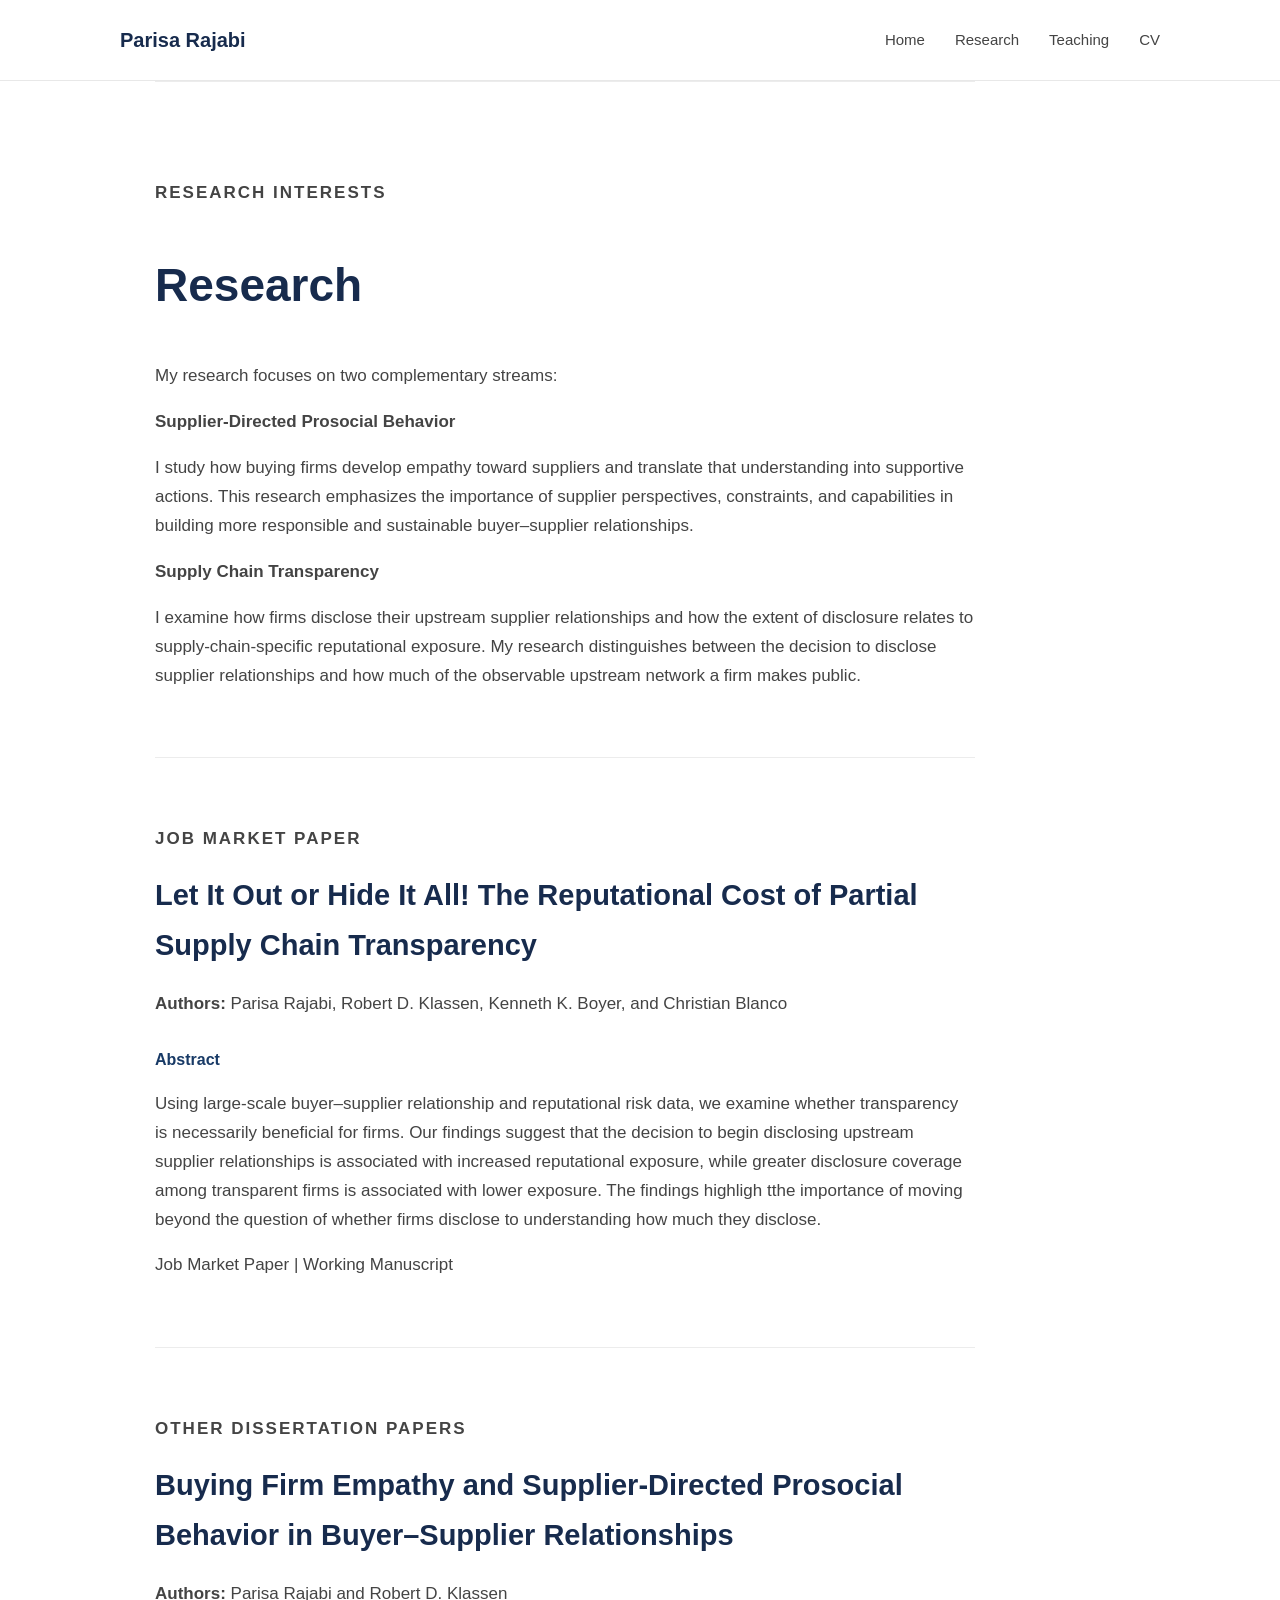
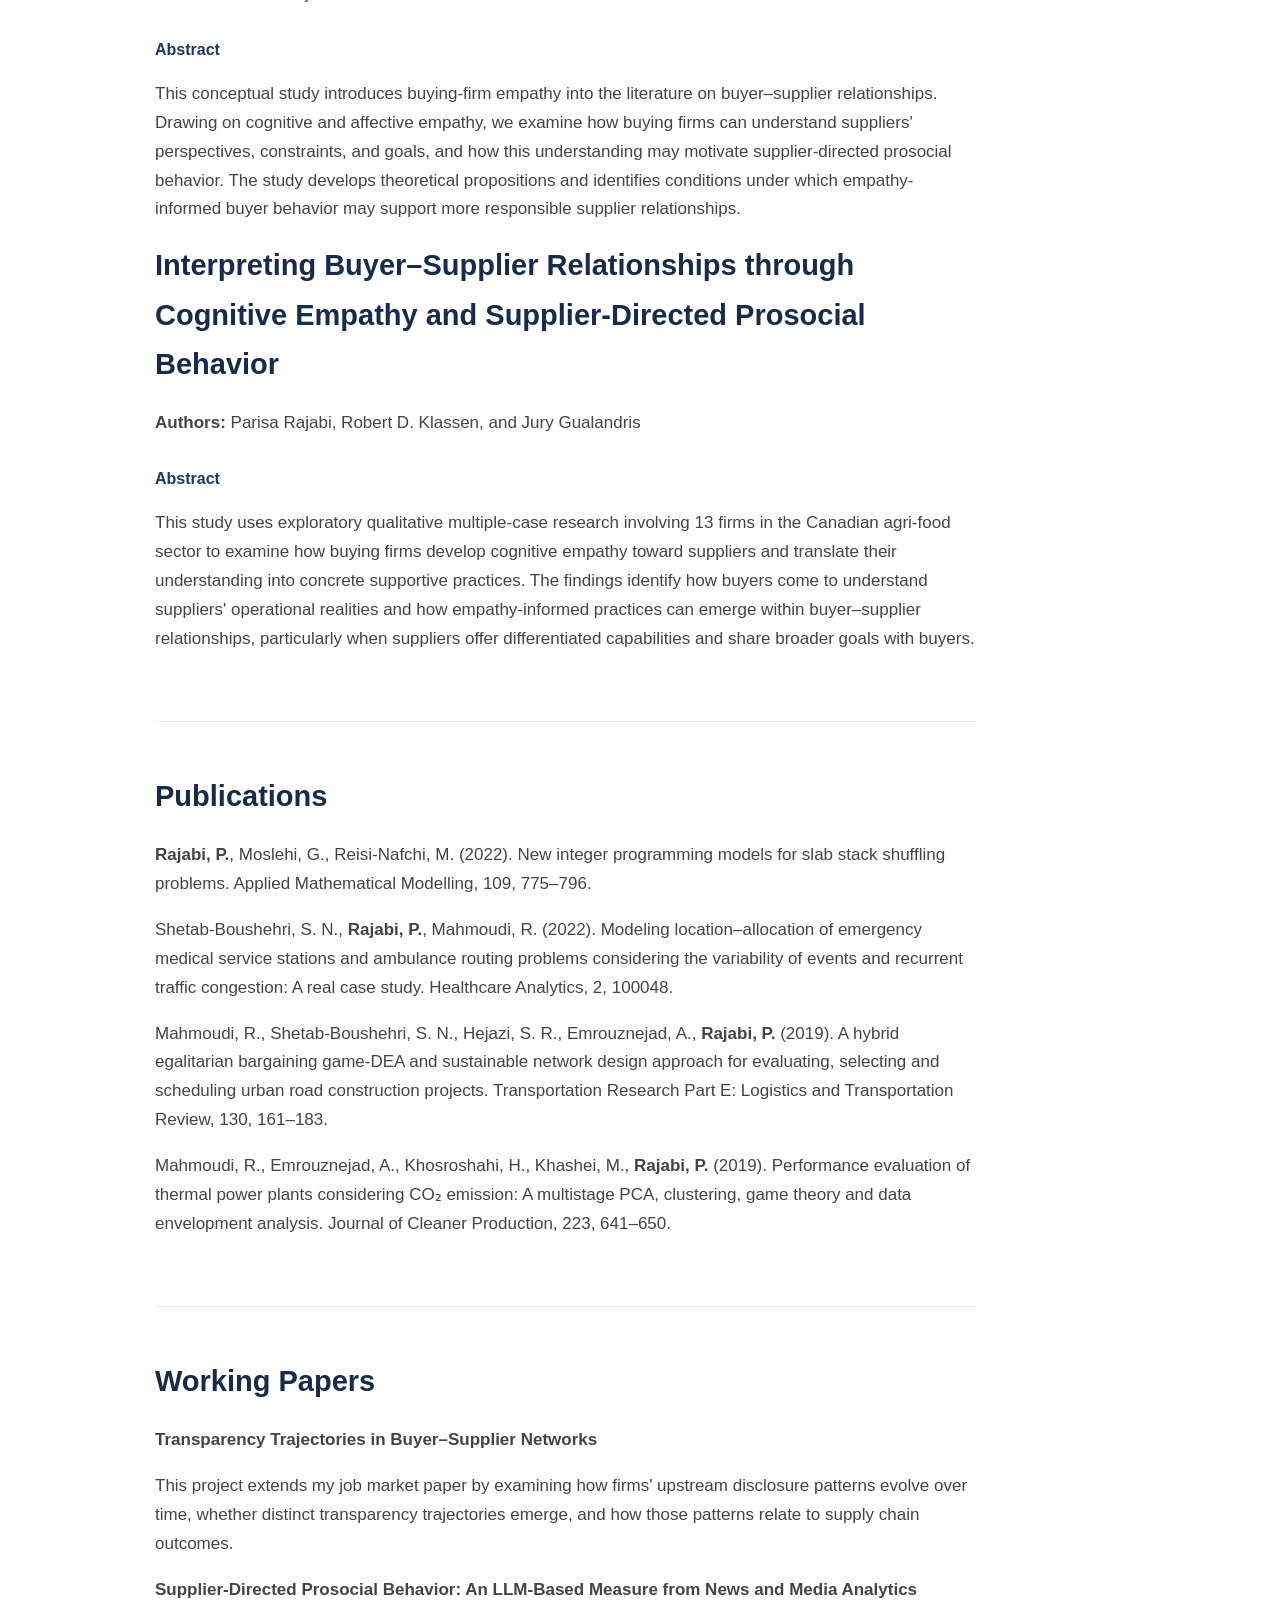
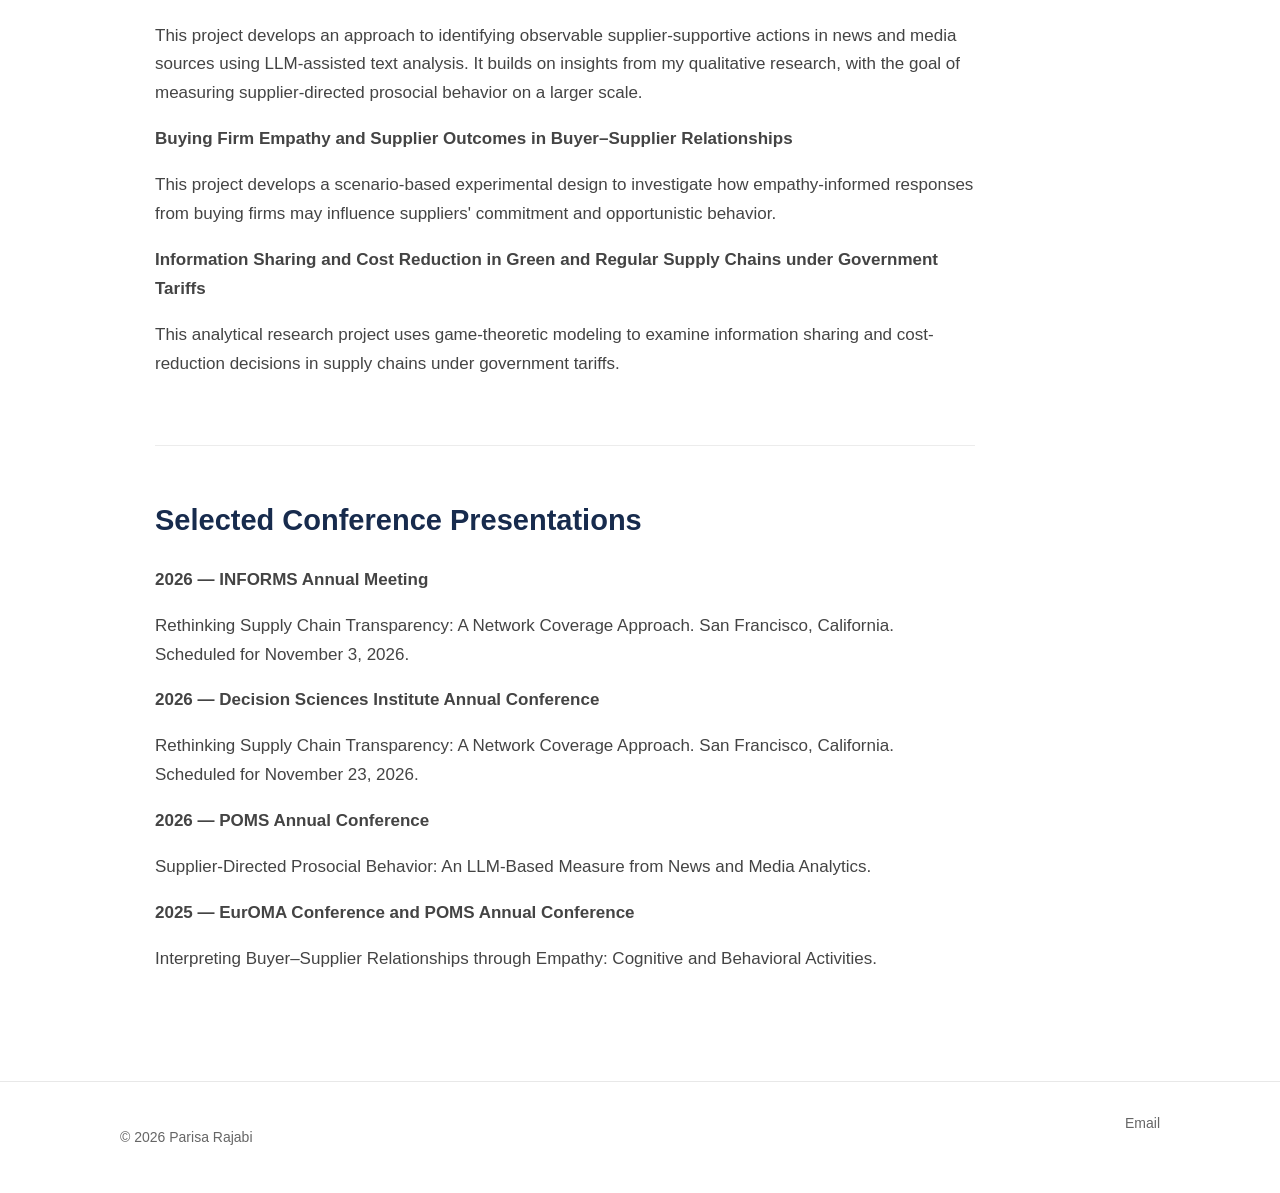
==== commit a077c70d: "Update conference presentations in research.html Added details about selected conference presentatio" ====
--- a/research.html
+++ b/research.html
@@ -231,13 +231,36 @@
 <section class="content-section">
 
     <h3>
-        Work in Progress
-    </h3>
-
-    <p>
-        Ongoing research projects will be listed here.
-    </p>
-
+        Selected Conference Presentations
+    </h3>
+
+    <p>
+        <strong>2026 — INFORMS Annual Meeting</strong>
+    </p>
+    <p>
+        Rethinking Supply Chain Transparency: A Network Coverage Approach. San Francisco, California. Scheduled for November 3, 2026.
+    </p>
+
+    <p>
+        <strong>2026 — Decision Sciences Institute Annual Conference</strong>
+    </p>
+    <p>
+        Rethinking Supply Chain Transparency: A Network Coverage Approach. San Francisco, California. Scheduled for November 23, 2026.
+    </p>
+    <p>
+        <strong>2026 — POMS Annual Conference</strong>
+    </p>
+    <p>
+        Supplier-Directed Prosocial Behavior: An LLM-Based Measure from News and Media Analytics.
+    </p>
+
+    <p>
+        <strong>2025 — EurOMA Conference and POMS Annual Conference</strong>
+    </p>
+    <p>
+        Interpreting Buyer–Supplier Relationships through Empathy: Cognitive and Behavioral Activities.
+    </p>
+    
 </section>
 
 </main>
